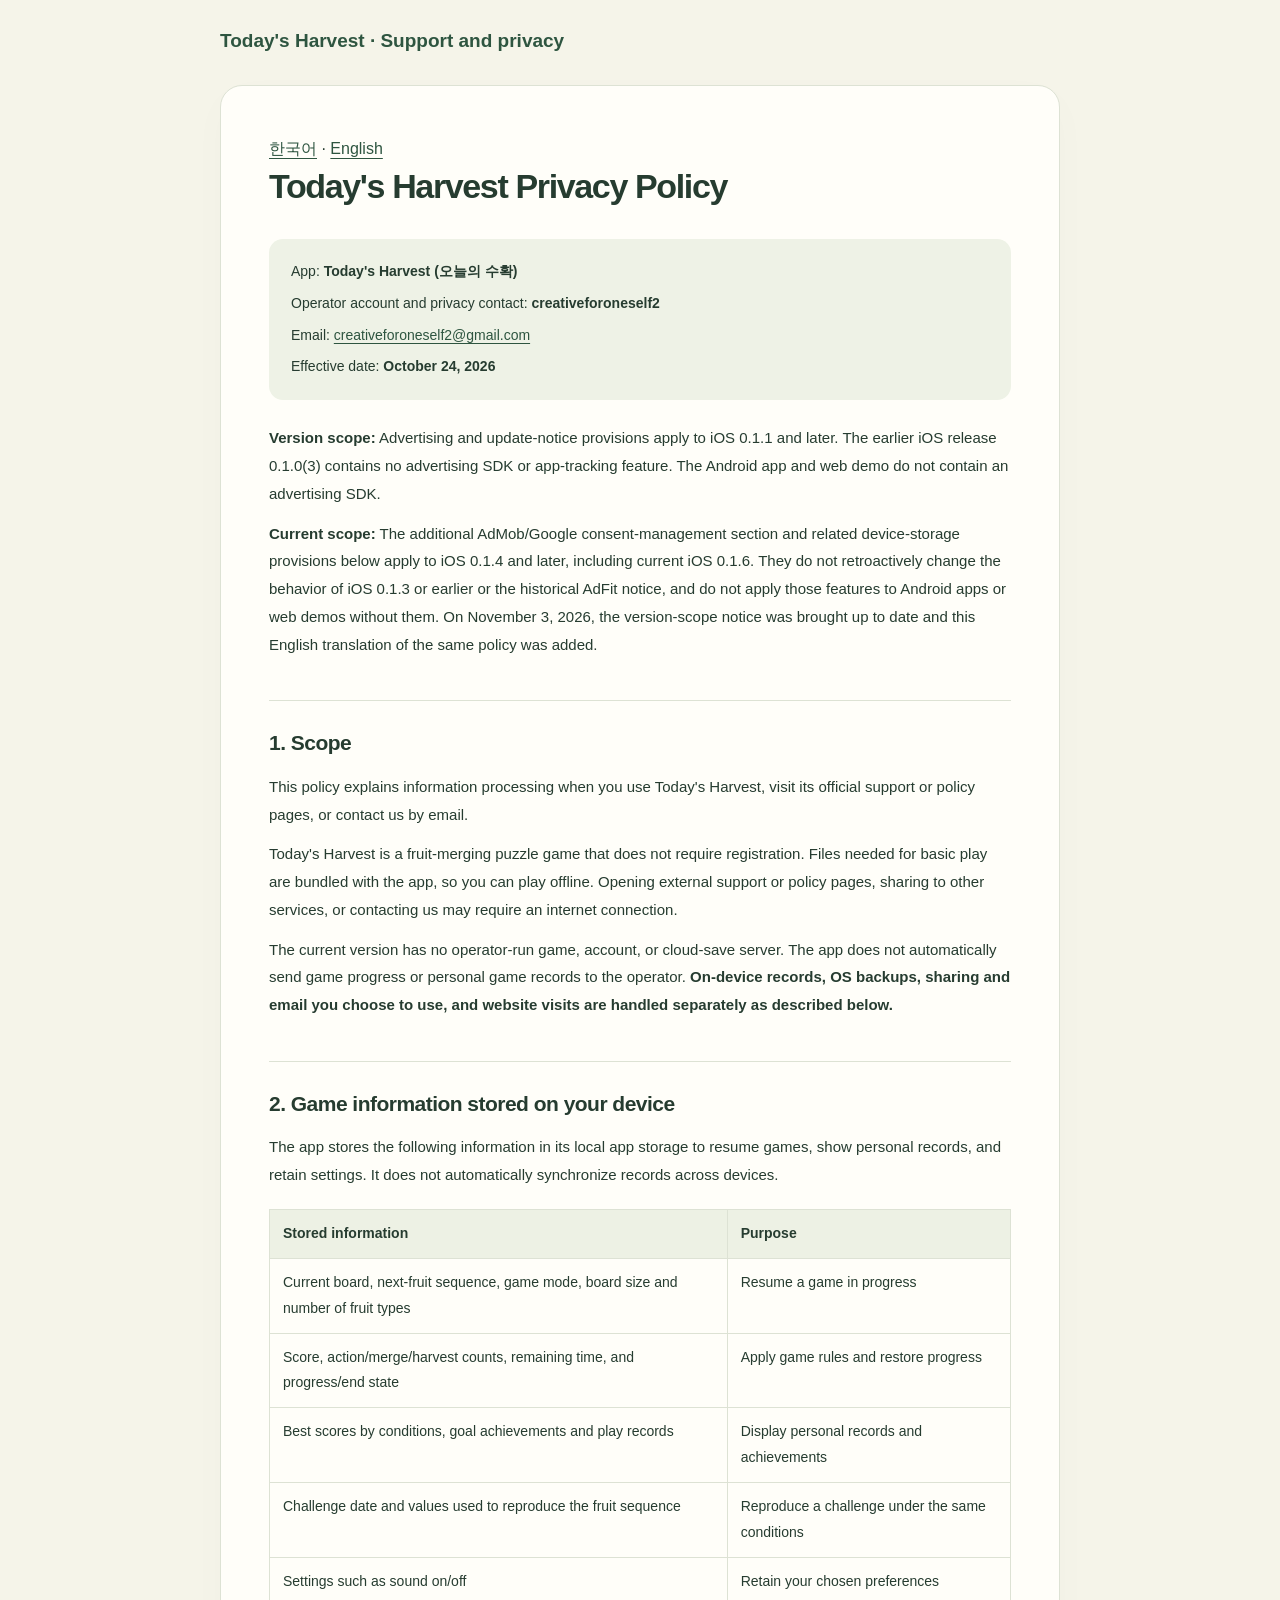
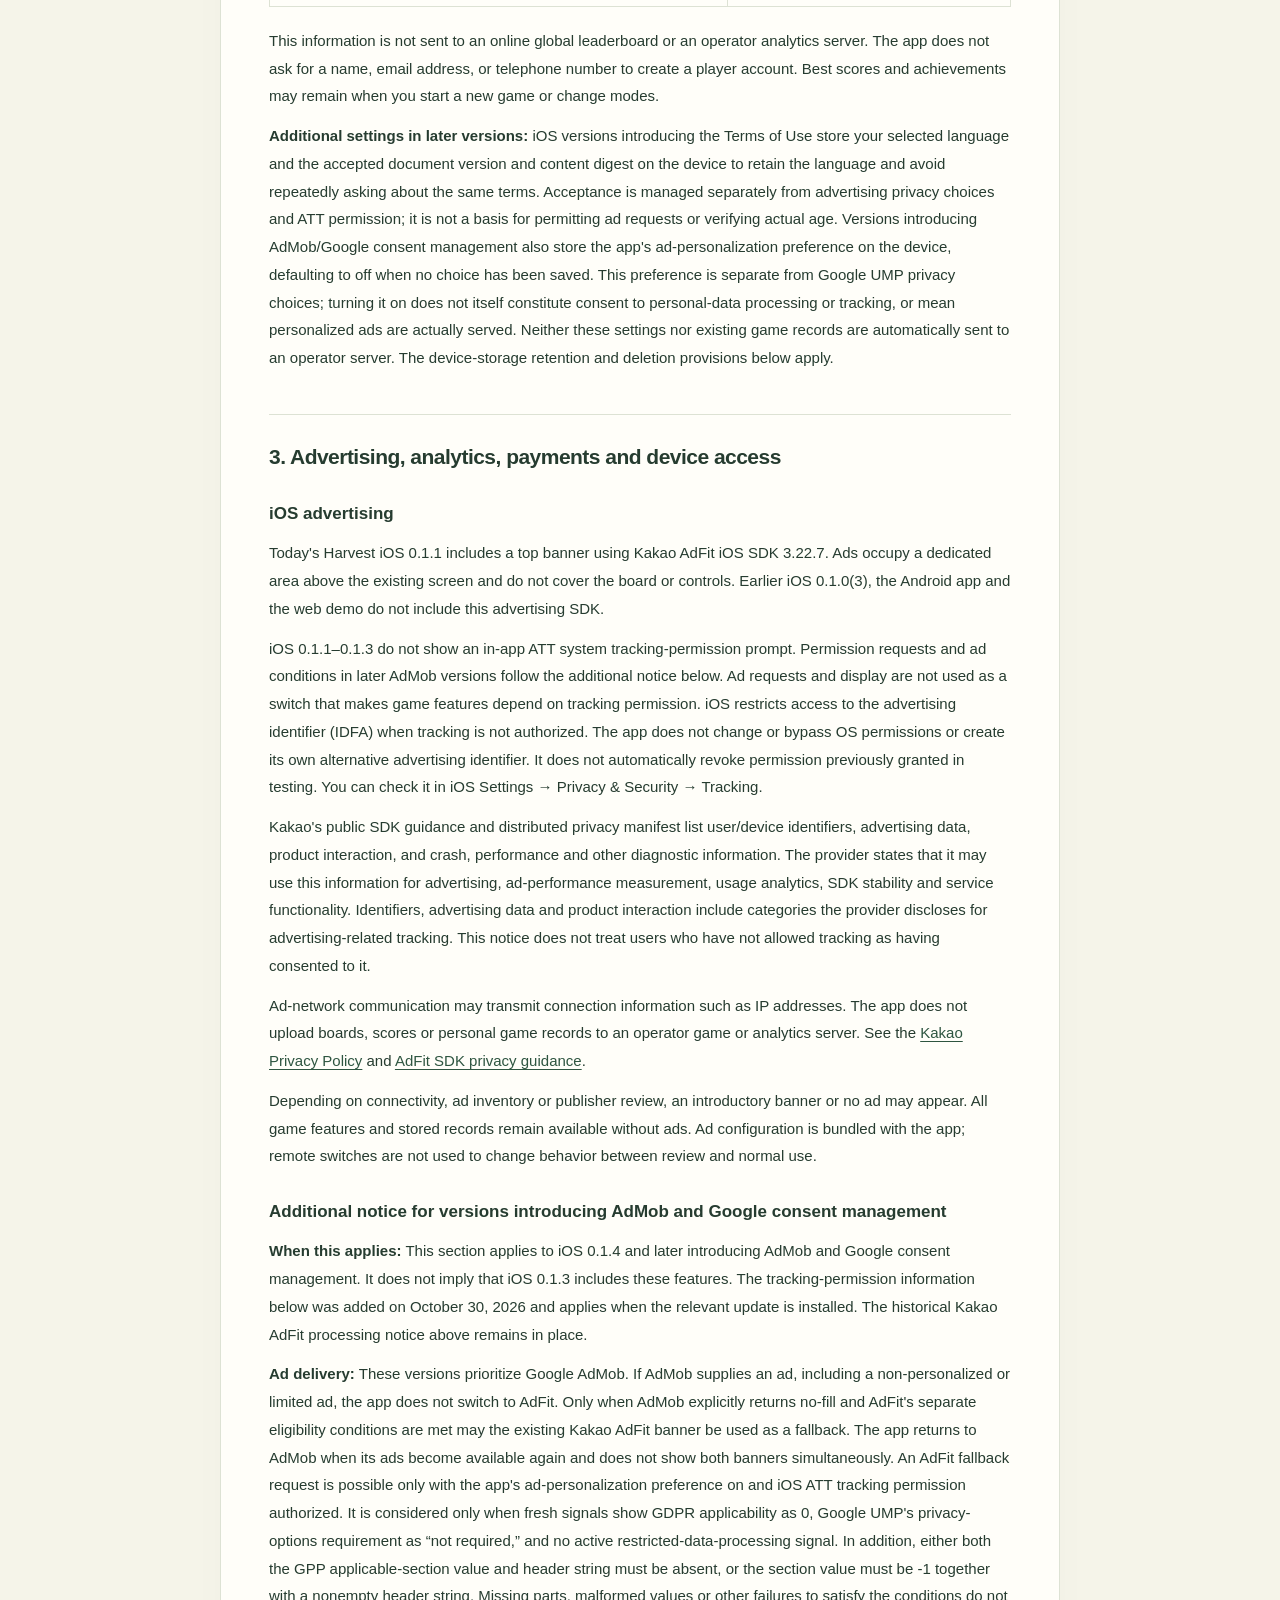
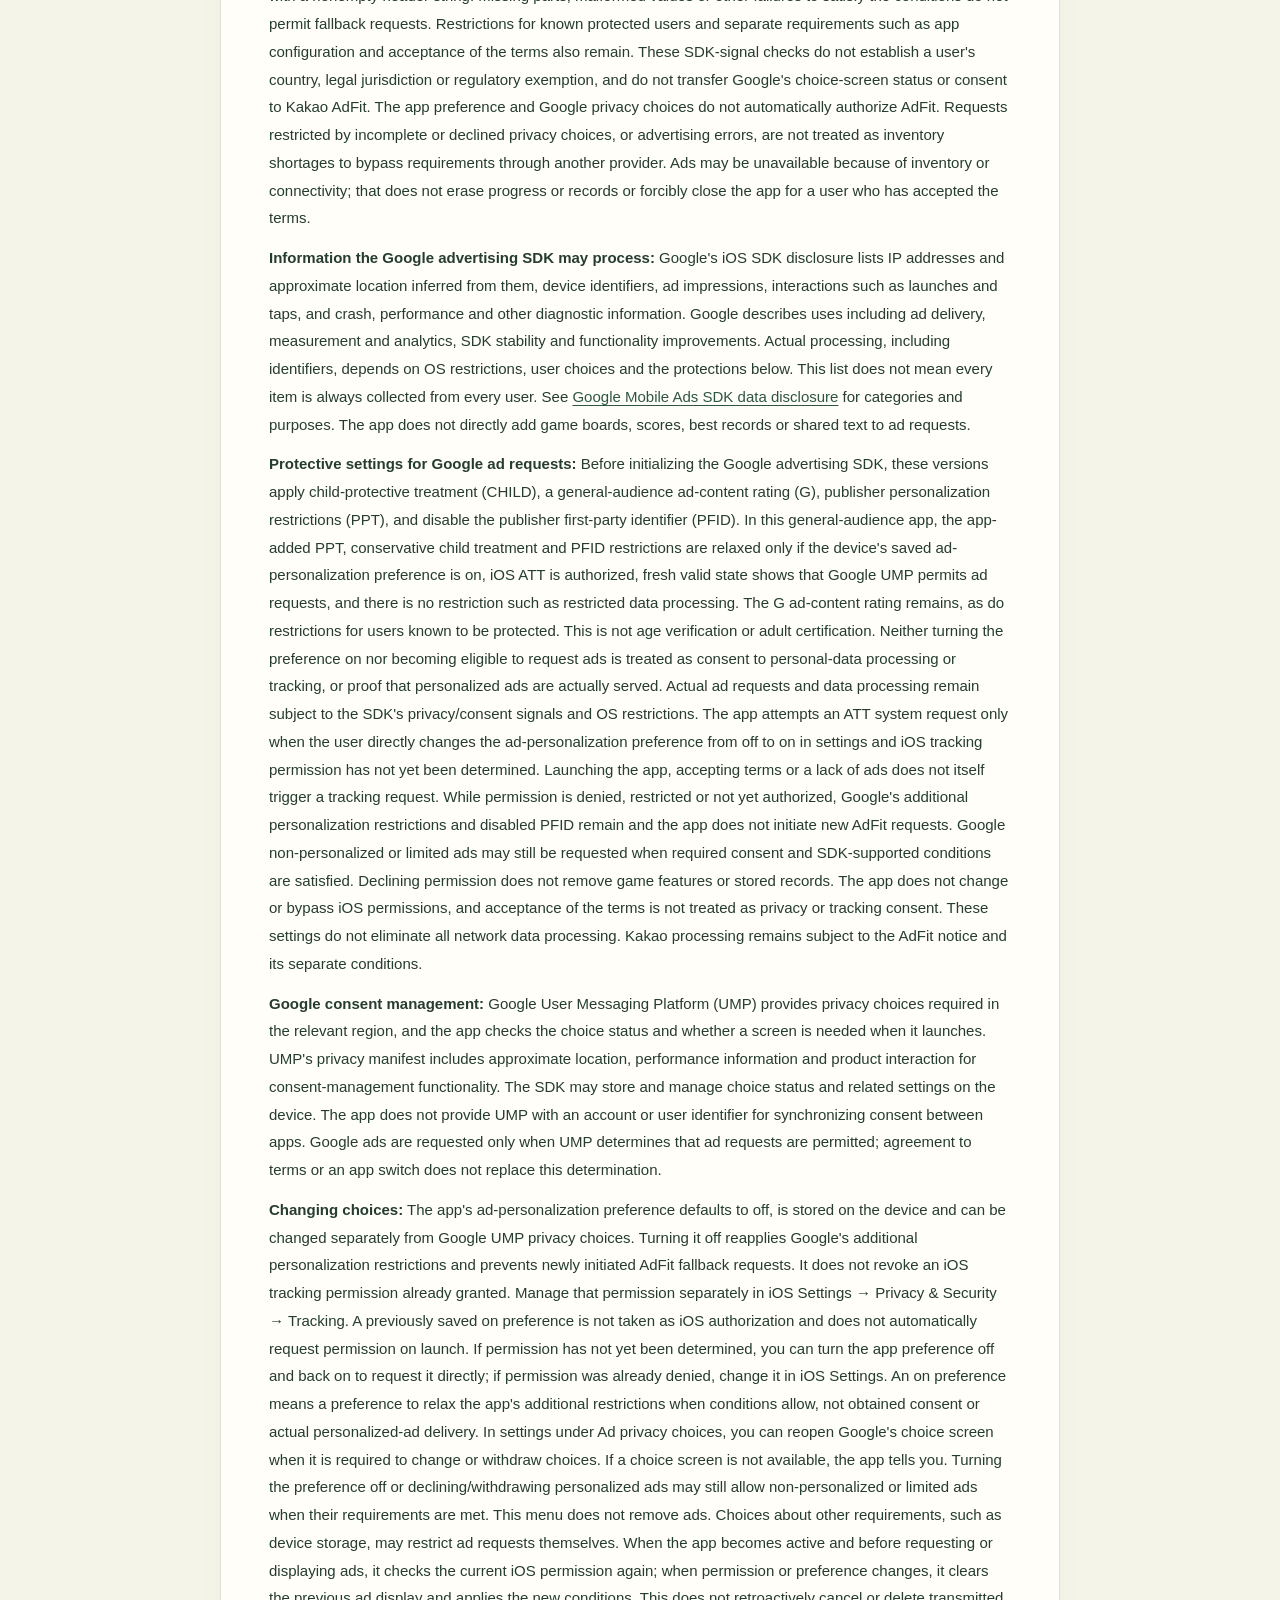
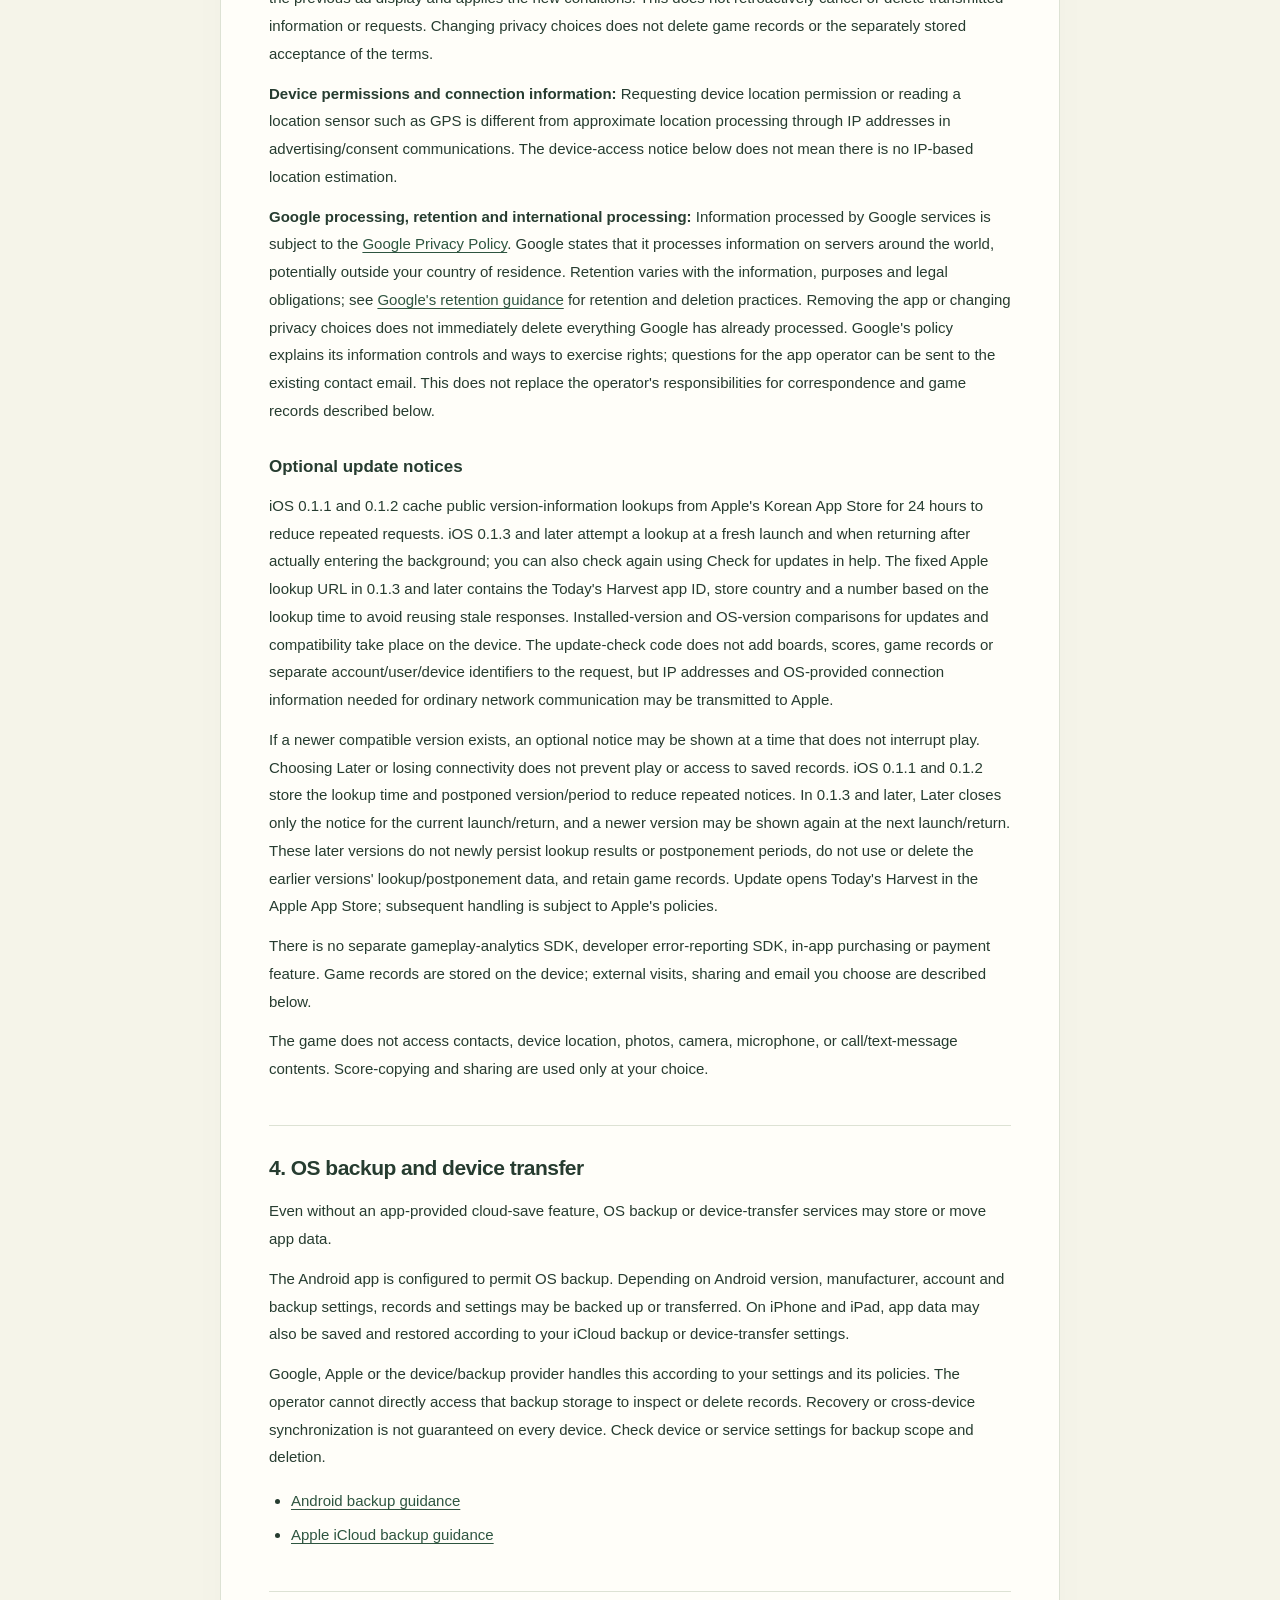
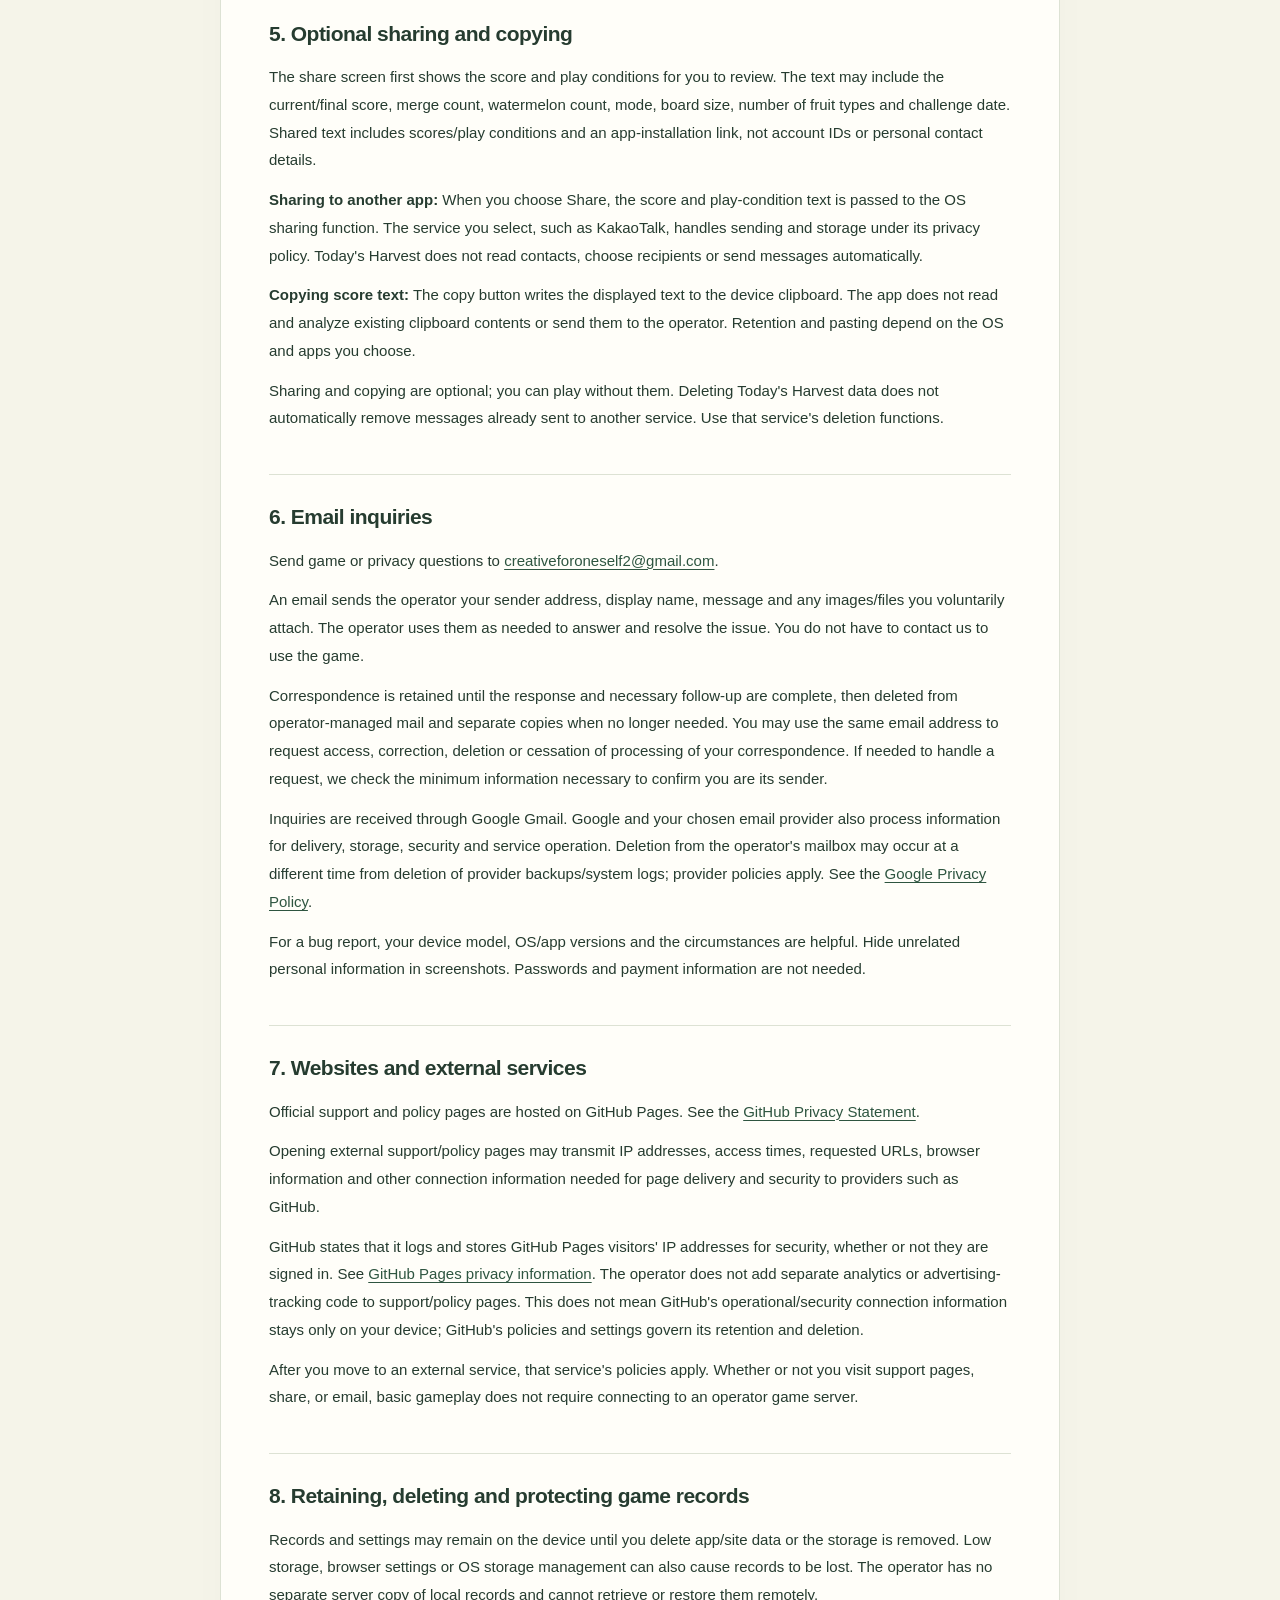
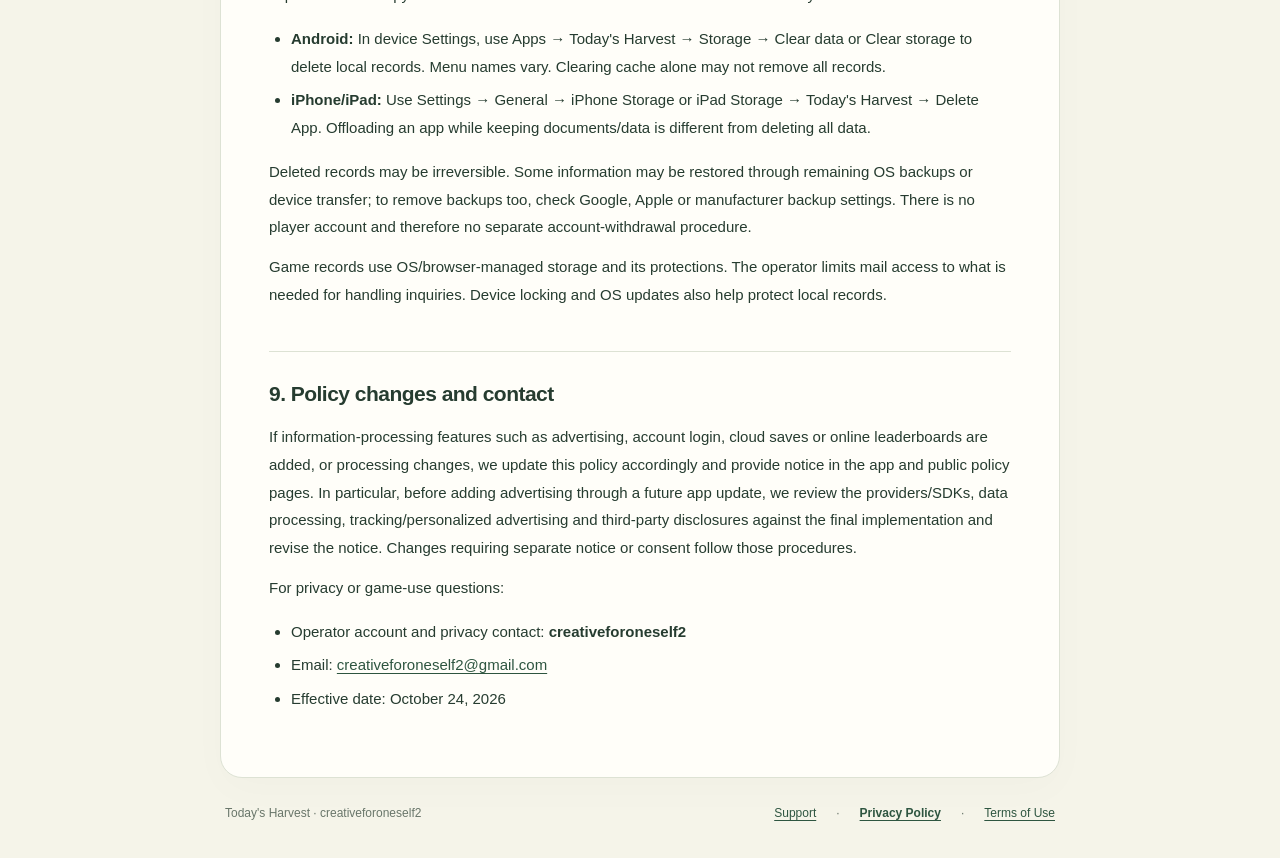
==== privacy-en.html @ f2a3056a "Add faithful English privacy notice and refresh iOS version scope" ====
<!doctype html>
<html lang="en">
<head>
<meta charset="utf-8"><meta name="viewport" content="width=device-width,initial-scale=1,viewport-fit=cover">
<meta name="theme-color" content="#f5f4e9">
<meta name="description" content="Today's Harvest: on-device game records, advertising, sharing, support and privacy.">
<title>Privacy Policy · Today's Harvest</title>
<link rel="canonical" href="https://hoa0202.github.io/todays-harvest-legal/privacy-en.html">
<link rel="stylesheet" href="support-pages.css?v=2">
</head>
<body><a class="skip-link" href="#document-title">Skip to content</a>
<div class="document-shell"><header class="document-brand"><a href="support.html#english-support">Today's Harvest · Support and privacy</a></header>
<main data-harvest-document aria-labelledby="document-title">
<nav aria-label="Policy language"><a href="privacy.html" lang="ko" hreflang="ko">한국어</a> · <a href="privacy-en.html" lang="en" hreflang="en" aria-current="page">English</a></nav>
<h1 id="document-title">Today's Harvest Privacy Policy</h1>
<ul><li>App: <strong>Today's Harvest (오늘의 수확)</strong></li><li>Operator account and privacy contact: <strong>creativeforoneself2</strong></li><li>Email: <a href="mailto:creativeforoneself2@gmail.com">creativeforoneself2@gmail.com</a></li><li>Effective date: <strong>October 24, 2026</strong></li></ul>
<p><strong>Version scope:</strong> Advertising and update-notice provisions apply to iOS 0.1.1 and later. The earlier iOS release 0.1.0(3) contains no advertising SDK or app-tracking feature. The Android app and web demo do not contain an advertising SDK.</p>
<p><strong>Current scope:</strong> The additional AdMob/Google consent-management section and related device-storage provisions below apply to iOS 0.1.4 and later, including current iOS 0.1.6. They do not retroactively change the behavior of iOS 0.1.3 or earlier or the historical AdFit notice, and do not apply those features to Android apps or web demos without them. On November 3, 2026, the version-scope notice was brought up to date and this English translation of the same policy was added.</p>
<h2>1. Scope</h2>
<p>This policy explains information processing when you use Today's Harvest, visit its official support or policy pages, or contact us by email.</p>
<p>Today's Harvest is a fruit-merging puzzle game that does not require registration. Files needed for basic play are bundled with the app, so you can play offline. Opening external support or policy pages, sharing to other services, or contacting us may require an internet connection.</p>
<p>The current version has no operator-run game, account, or cloud-save server. The app does not automatically send game progress or personal game records to the operator. <strong>On-device records, OS backups, sharing and email you choose to use, and website visits are handled separately as described below.</strong></p>
<h2>2. Game information stored on your device</h2>
<p>The app stores the following information in its local app storage to resume games, show personal records, and retain settings. It does not automatically synchronize records across devices.</p>
<div class="document-table"><table><thead><tr><th>Stored information</th><th>Purpose</th></tr></thead><tbody>
<tr><td>Current board, next-fruit sequence, game mode, board size and number of fruit types</td><td>Resume a game in progress</td></tr>
<tr><td>Score, action/merge/harvest counts, remaining time, and progress/end state</td><td>Apply game rules and restore progress</td></tr>
<tr><td>Best scores by conditions, goal achievements and play records</td><td>Display personal records and achievements</td></tr>
<tr><td>Challenge date and values used to reproduce the fruit sequence</td><td>Reproduce a challenge under the same conditions</td></tr>
<tr><td>Settings such as sound on/off</td><td>Retain your chosen preferences</td></tr>
</tbody></table></div>
<p>This information is not sent to an online global leaderboard or an operator analytics server. The app does not ask for a name, email address, or telephone number to create a player account. Best scores and achievements may remain when you start a new game or change modes.</p>
<p><strong>Additional settings in later versions:</strong> iOS versions introducing the Terms of Use store your selected language and the accepted document version and content digest on the device to retain the language and avoid repeatedly asking about the same terms. Acceptance is managed separately from advertising privacy choices and ATT permission; it is not a basis for permitting ad requests or verifying actual age. Versions introducing AdMob/Google consent management also store the app's ad-personalization preference on the device, defaulting to off when no choice has been saved. This preference is separate from Google UMP privacy choices; turning it on does not itself constitute consent to personal-data processing or tracking, or mean personalized ads are actually served. Neither these settings nor existing game records are automatically sent to an operator server. The device-storage retention and deletion provisions below apply.</p>
<h2>3. Advertising, analytics, payments and device access</h2>
<h3>iOS advertising</h3>
<p>Today's Harvest iOS 0.1.1 includes a top banner using Kakao AdFit iOS SDK 3.22.7. Ads occupy a dedicated area above the existing screen and do not cover the board or controls. Earlier iOS 0.1.0(3), the Android app and the web demo do not include this advertising SDK.</p>
<p>iOS 0.1.1–0.1.3 do not show an in-app ATT system tracking-permission prompt. Permission requests and ad conditions in later AdMob versions follow the additional notice below. Ad requests and display are not used as a switch that makes game features depend on tracking permission. iOS restricts access to the advertising identifier (IDFA) when tracking is not authorized. The app does not change or bypass OS permissions or create its own alternative advertising identifier. It does not automatically revoke permission previously granted in testing. You can check it in iOS Settings → Privacy &amp; Security → Tracking.</p>
<p>Kakao's public SDK guidance and distributed privacy manifest list user/device identifiers, advertising data, product interaction, and crash, performance and other diagnostic information. The provider states that it may use this information for advertising, ad-performance measurement, usage analytics, SDK stability and service functionality. Identifiers, advertising data and product interaction include categories the provider discloses for advertising-related tracking. This notice does not treat users who have not allowed tracking as having consented to it.</p>
<p>Ad-network communication may transmit connection information such as IP addresses. The app does not upload boards, scores or personal game records to an operator game or analytics server. See the <a href="https://www.kakao.com/policy/privacy">Kakao Privacy Policy</a> and <a href="https://adfit.github.io/adfit-ios-sdk/documentation/adfitsdk/appstoreconnectprivacy/">AdFit SDK privacy guidance</a>.</p>
<p>Depending on connectivity, ad inventory or publisher review, an introductory banner or no ad may appear. All game features and stored records remain available without ads. Ad configuration is bundled with the app; remote switches are not used to change behavior between review and normal use.</p>
<section id="google-ads-privacy" aria-labelledby="google-ads-privacy-title">
<h3 id="google-ads-privacy-title">Additional notice for versions introducing AdMob and Google consent management</h3>
<p><strong>When this applies:</strong> This section applies to iOS 0.1.4 and later introducing AdMob and Google consent management. It does not imply that iOS 0.1.3 includes these features. The tracking-permission information below was added on October 30, 2026 and applies when the relevant update is installed. The historical Kakao AdFit processing notice above remains in place.</p>
<p><strong>Ad delivery:</strong> These versions prioritize Google AdMob. If AdMob supplies an ad, including a non-personalized or limited ad, the app does not switch to AdFit. Only when AdMob explicitly returns no-fill and AdFit's separate eligibility conditions are met may the existing Kakao AdFit banner be used as a fallback. The app returns to AdMob when its ads become available again and does not show both banners simultaneously. An AdFit fallback request is possible only with the app's ad-personalization preference on and iOS ATT tracking permission authorized. It is considered only when fresh signals show GDPR applicability as 0, Google UMP's privacy-options requirement as “not required,” and no active restricted-data-processing signal. In addition, either both the GPP applicable-section value and header string must be absent, or the section value must be -1 together with a nonempty header string. Missing parts, malformed values or other failures to satisfy the conditions do not permit fallback requests. Restrictions for known protected users and separate requirements such as app configuration and acceptance of the terms also remain. These SDK-signal checks do not establish a user's country, legal jurisdiction or regulatory exemption, and do not transfer Google's choice-screen status or consent to Kakao AdFit. The app preference and Google privacy choices do not automatically authorize AdFit. Requests restricted by incomplete or declined privacy choices, or advertising errors, are not treated as inventory shortages to bypass requirements through another provider. Ads may be unavailable because of inventory or connectivity; that does not erase progress or records or forcibly close the app for a user who has accepted the terms.</p>
<p><strong>Information the Google advertising SDK may process:</strong> Google's iOS SDK disclosure lists IP addresses and approximate location inferred from them, device identifiers, ad impressions, interactions such as launches and taps, and crash, performance and other diagnostic information. Google describes uses including ad delivery, measurement and analytics, SDK stability and functionality improvements. Actual processing, including identifiers, depends on OS restrictions, user choices and the protections below. This list does not mean every item is always collected from every user. See <a href="https://developers.google.com/admob/ios/privacy/data-disclosure">Google Mobile Ads SDK data disclosure</a> for categories and purposes. The app does not directly add game boards, scores, best records or shared text to ad requests.</p>
<p><strong>Protective settings for Google ad requests:</strong> Before initializing the Google advertising SDK, these versions apply child-protective treatment (CHILD), a general-audience ad-content rating (G), publisher personalization restrictions (PPT), and disable the publisher first-party identifier (PFID). In this general-audience app, the app-added PPT, conservative child treatment and PFID restrictions are relaxed only if the device's saved ad-personalization preference is on, iOS ATT is authorized, fresh valid state shows that Google UMP permits ad requests, and there is no restriction such as restricted data processing. The G ad-content rating remains, as do restrictions for users known to be protected. This is not age verification or adult certification. Neither turning the preference on nor becoming eligible to request ads is treated as consent to personal-data processing or tracking, or proof that personalized ads are actually served. Actual ad requests and data processing remain subject to the SDK's privacy/consent signals and OS restrictions. The app attempts an ATT system request only when the user directly changes the ad-personalization preference from off to on in settings and iOS tracking permission has not yet been determined. Launching the app, accepting terms or a lack of ads does not itself trigger a tracking request. While permission is denied, restricted or not yet authorized, Google's additional personalization restrictions and disabled PFID remain and the app does not initiate new AdFit requests. Google non-personalized or limited ads may still be requested when required consent and SDK-supported conditions are satisfied. Declining permission does not remove game features or stored records. The app does not change or bypass iOS permissions, and acceptance of the terms is not treated as privacy or tracking consent. These settings do not eliminate all network data processing. Kakao processing remains subject to the AdFit notice and its separate conditions.</p>
<p><strong>Google consent management:</strong> Google User Messaging Platform (UMP) provides privacy choices required in the relevant region, and the app checks the choice status and whether a screen is needed when it launches. UMP's privacy manifest includes approximate location, performance information and product interaction for consent-management functionality. The SDK may store and manage choice status and related settings on the device. The app does not provide UMP with an account or user identifier for synchronizing consent between apps. Google ads are requested only when UMP determines that ad requests are permitted; agreement to terms or an app switch does not replace this determination.</p>
<p><strong>Changing choices:</strong> The app's ad-personalization preference defaults to off, is stored on the device and can be changed separately from Google UMP privacy choices. Turning it off reapplies Google's additional personalization restrictions and prevents newly initiated AdFit fallback requests. It does not revoke an iOS tracking permission already granted. Manage that permission separately in iOS Settings → Privacy &amp; Security → Tracking. A previously saved on preference is not taken as iOS authorization and does not automatically request permission on launch. If permission has not yet been determined, you can turn the app preference off and back on to request it directly; if permission was already denied, change it in iOS Settings. An on preference means a preference to relax the app's additional restrictions when conditions allow, not obtained consent or actual personalized-ad delivery. In settings under Ad privacy choices, you can reopen Google's choice screen when it is required to change or withdraw choices. If a choice screen is not available, the app tells you. Turning the preference off or declining/withdrawing personalized ads may still allow non-personalized or limited ads when their requirements are met. This menu does not remove ads. Choices about other requirements, such as device storage, may restrict ad requests themselves. When the app becomes active and before requesting or displaying ads, it checks the current iOS permission again; when permission or preference changes, it clears the previous ad display and applies the new conditions. This does not retroactively cancel or delete transmitted information or requests. Changing privacy choices does not delete game records or the separately stored acceptance of the terms.</p>
<p><strong>Device permissions and connection information:</strong> Requesting device location permission or reading a location sensor such as GPS is different from approximate location processing through IP addresses in advertising/consent communications. The device-access notice below does not mean there is no IP-based location estimation.</p>
<p><strong>Google processing, retention and international processing:</strong> Information processed by Google services is subject to the <a href="https://policies.google.com/privacy?hl=en">Google Privacy Policy</a>. Google states that it processes information on servers around the world, potentially outside your country of residence. Retention varies with the information, purposes and legal obligations; see <a href="https://policies.google.com/technologies/retention?hl=en">Google's retention guidance</a> for retention and deletion practices. Removing the app or changing privacy choices does not immediately delete everything Google has already processed. Google's policy explains its information controls and ways to exercise rights; questions for the app operator can be sent to the existing contact email. This does not replace the operator's responsibilities for correspondence and game records described below.</p>
</section>
<h3>Optional update notices</h3>
<p>iOS 0.1.1 and 0.1.2 cache public version-information lookups from Apple's Korean App Store for 24 hours to reduce repeated requests. iOS 0.1.3 and later attempt a lookup at a fresh launch and when returning after actually entering the background; you can also check again using Check for updates in help. The fixed Apple lookup URL in 0.1.3 and later contains the Today's Harvest app ID, store country and a number based on the lookup time to avoid reusing stale responses. Installed-version and OS-version comparisons for updates and compatibility take place on the device. The update-check code does not add boards, scores, game records or separate account/user/device identifiers to the request, but IP addresses and OS-provided connection information needed for ordinary network communication may be transmitted to Apple.</p>
<p>If a newer compatible version exists, an optional notice may be shown at a time that does not interrupt play. Choosing Later or losing connectivity does not prevent play or access to saved records. iOS 0.1.1 and 0.1.2 store the lookup time and postponed version/period to reduce repeated notices. In 0.1.3 and later, Later closes only the notice for the current launch/return, and a newer version may be shown again at the next launch/return. These later versions do not newly persist lookup results or postponement periods, do not use or delete the earlier versions' lookup/postponement data, and retain game records. Update opens Today's Harvest in the Apple App Store; subsequent handling is subject to Apple's policies.</p>
<p>There is no separate gameplay-analytics SDK, developer error-reporting SDK, in-app purchasing or payment feature. Game records are stored on the device; external visits, sharing and email you choose are described below.</p>
<p>The game does not access contacts, device location, photos, camera, microphone, or call/text-message contents. Score-copying and sharing are used only at your choice.</p>
<h2>4. OS backup and device transfer</h2>
<p>Even without an app-provided cloud-save feature, OS backup or device-transfer services may store or move app data.</p>
<p>The Android app is configured to permit OS backup. Depending on Android version, manufacturer, account and backup settings, records and settings may be backed up or transferred. On iPhone and iPad, app data may also be saved and restored according to your iCloud backup or device-transfer settings.</p>
<p>Google, Apple or the device/backup provider handles this according to your settings and its policies. The operator cannot directly access that backup storage to inspect or delete records. Recovery or cross-device synchronization is not guaranteed on every device. Check device or service settings for backup scope and deletion.</p>
<ul><li><a href="https://developer.android.com/identity/data/autobackup">Android backup guidance</a></li><li><a href="https://support.apple.com/108770">Apple iCloud backup guidance</a></li></ul>
<h2>5. Optional sharing and copying</h2>
<p>The share screen first shows the score and play conditions for you to review. The text may include the current/final score, merge count, watermelon count, mode, board size, number of fruit types and challenge date. Shared text includes scores/play conditions and an app-installation link, not account IDs or personal contact details.</p>
<p><strong>Sharing to another app:</strong> When you choose Share, the score and play-condition text is passed to the OS sharing function. The service you select, such as KakaoTalk, handles sending and storage under its privacy policy. Today's Harvest does not read contacts, choose recipients or send messages automatically.</p>
<p><strong>Copying score text:</strong> The copy button writes the displayed text to the device clipboard. The app does not read and analyze existing clipboard contents or send them to the operator. Retention and pasting depend on the OS and apps you choose.</p>
<p>Sharing and copying are optional; you can play without them. Deleting Today's Harvest data does not automatically remove messages already sent to another service. Use that service's deletion functions.</p>
<h2>6. Email inquiries</h2>
<p>Send game or privacy questions to <a href="mailto:creativeforoneself2@gmail.com">creativeforoneself2@gmail.com</a>.</p>
<p>An email sends the operator your sender address, display name, message and any images/files you voluntarily attach. The operator uses them as needed to answer and resolve the issue. You do not have to contact us to use the game.</p>
<p>Correspondence is retained until the response and necessary follow-up are complete, then deleted from operator-managed mail and separate copies when no longer needed. You may use the same email address to request access, correction, deletion or cessation of processing of your correspondence. If needed to handle a request, we check the minimum information necessary to confirm you are its sender.</p>
<p>Inquiries are received through Google Gmail. Google and your chosen email provider also process information for delivery, storage, security and service operation. Deletion from the operator's mailbox may occur at a different time from deletion of provider backups/system logs; provider policies apply. See the <a href="https://policies.google.com/privacy?hl=en">Google Privacy Policy</a>.</p>
<p>For a bug report, your device model, OS/app versions and the circumstances are helpful. Hide unrelated personal information in screenshots. Passwords and payment information are not needed.</p>
<h2>7. Websites and external services</h2>
<p>Official support and policy pages are hosted on GitHub Pages. See the <a href="https://docs.github.com/en/site-policy/privacy-policies/github-general-privacy-statement">GitHub Privacy Statement</a>.</p>
<p>Opening external support/policy pages may transmit IP addresses, access times, requested URLs, browser information and other connection information needed for page delivery and security to providers such as GitHub.</p>
<p>GitHub states that it logs and stores GitHub Pages visitors' IP addresses for security, whether or not they are signed in. See <a href="https://docs.github.com/pages/getting-started-with-github-pages/about-github-pages">GitHub Pages privacy information</a>. The operator does not add separate analytics or advertising-tracking code to support/policy pages. This does not mean GitHub's operational/security connection information stays only on your device; GitHub's policies and settings govern its retention and deletion.</p>
<p>After you move to an external service, that service's policies apply. Whether or not you visit support pages, share, or email, basic gameplay does not require connecting to an operator game server.</p>
<h2>8. Retaining, deleting and protecting game records</h2>
<p>Records and settings may remain on the device until you delete app/site data or the storage is removed. Low storage, browser settings or OS storage management can also cause records to be lost. The operator has no separate server copy of local records and cannot retrieve or restore them remotely.</p>
<ul><li><strong>Android:</strong> In device Settings, use Apps → Today's Harvest → Storage → Clear data or Clear storage to delete local records. Menu names vary. Clearing cache alone may not remove all records.</li><li><strong>iPhone/iPad:</strong> Use Settings → General → iPhone Storage or iPad Storage → Today's Harvest → Delete App. Offloading an app while keeping documents/data is different from deleting all data.</li></ul>
<p>Deleted records may be irreversible. Some information may be restored through remaining OS backups or device transfer; to remove backups too, check Google, Apple or manufacturer backup settings. There is no player account and therefore no separate account-withdrawal procedure.</p>
<p>Game records use OS/browser-managed storage and its protections. The operator limits mail access to what is needed for handling inquiries. Device locking and OS updates also help protect local records.</p>
<h2>9. Policy changes and contact</h2>
<p>If information-processing features such as advertising, account login, cloud saves or online leaderboards are added, or processing changes, we update this policy accordingly and provide notice in the app and public policy pages. In particular, before adding advertising through a future app update, we review the providers/SDKs, data processing, tracking/personalized advertising and third-party disclosures against the final implementation and revise the notice. Changes requiring separate notice or consent follow those procedures.</p>
<p>For privacy or game-use questions:</p><ul><li>Operator account and privacy contact: <strong>creativeforoneself2</strong></li><li>Email: <a href="mailto:creativeforoneself2@gmail.com">creativeforoneself2@gmail.com</a></li><li>Effective date: October 24, 2026</li></ul>
</main><footer class="document-footer"><span>Today's Harvest · creativeforoneself2</span><nav aria-label="Information"><a href="support.html#english-support">Support</a> · <a href="privacy-en.html" aria-current="page">Privacy Policy</a> · <a href="terms-en.html">Terms of Use</a></nav></footer></div></body></html>
---- support-pages.css ----
:root { color-scheme: light; --paper: #f5f4e9; --ink: #263c30; --muted: #69766a; --line: #dde2d4; --green: #2e5540; }
* { box-sizing: border-box; }
body { margin: 0; background: var(--paper); color: var(--ink); font-family: -apple-system, BlinkMacSystemFont, "Apple SD Gothic Neo", "Malgun Gothic", sans-serif; line-height: 1.85; word-break: keep-all; overflow-wrap: anywhere; }
a { color: var(--green); text-underline-offset: .22em; }
a:hover { color: #47763c; }
a:focus-visible { outline: 3px solid #769558; outline-offset: 5px; border-radius: 3px; }
.document-shell { width: min(880px, 100%); margin: auto; padding: max(24px, env(safe-area-inset-top)) max(20px, env(safe-area-inset-right)) max(28px, env(safe-area-inset-bottom)) max(20px, env(safe-area-inset-left)); }
.document-brand { display: flex; align-items: center; justify-content: space-between; gap: 20px; padding: 4px 0 30px; }
.document-brand > a:first-child { display: flex; align-items: center; gap: 12px; text-decoration: none; font-size: 19px; font-weight: 750; line-height: 1.4; }
.document-brand svg { width: 42px; height: 42px; flex: 0 0 42px; border-radius: 12px; }
.document-brand small { display: block; color: var(--muted); font-size: 11px; font-weight: 450; letter-spacing: .07em; margin-top: 3px; }
.back-link { font-size: 13px; font-weight: 600; white-space: nowrap; }
main { background: #fffef9; border: 1px solid var(--line); border-radius: 22px; padding: clamp(24px, 5vw, 48px); box-shadow: 0 12px 40px #283e2c05; }
h1 { font-size: clamp(25px, 5vw, 34px); letter-spacing: -.04em; line-height: 1.4; margin: 0 0 28px; }
h2 { font-size: 21px; letter-spacing: -.025em; line-height: 1.5; margin: 42px 0 14px; padding-top: 26px; border-top: 1px solid var(--line); }
h3 { font-size: 17px; margin: 28px 0 8px; line-height: 1.6; }
p { margin: 12px 0; font-size: 15px; }
ul { padding-left: 22px; margin: 16px 0; font-size: 15px; }
li + li { margin-top: 6px; }
h1 + ul { background: #eef2e6; border-radius: 14px; list-style: none; padding: 20px 22px; margin: 0 0 24px; font-size: 14px; }
h1 + p { color: var(--muted); font-size: 17px; margin-bottom: 25px; }
strong { font-weight: 700; }
.document-table { overflow-x: auto; margin: 20px 0; }
table { width: 100%; border-collapse: collapse; font-size: 14px; text-align: left; }
th, td { border: 1px solid var(--line); padding: 11px 13px; vertical-align: top; }
th { background: #edf1e4; font-weight: 650; }
.document-footer { display: flex; justify-content: space-between; align-items: center; flex-wrap: wrap; gap: 16px; padding: 24px 5px 6px; font-size: 12px; color: var(--muted); }
.document-footer nav { display: flex; gap: 20px; }
.document-footer [aria-current] { font-weight: 700; }
.skip-link { position: absolute; left: 15px; top: -90px; z-index: 2; padding: 10px 18px; background: #fff; }
.skip-link:focus { top: 12px; }
@media (max-width: 480px) { .document-shell { padding-left: 14px; padding-right: 14px; } .document-brand { gap: 10px; padding-bottom: 22px; } .document-brand > a:first-child { font-size: 17px; } .document-brand svg { width: 36px; height: 36px; flex-basis: 36px; } .back-link { font-size: 11px; } main { border-radius: 17px; padding: 24px 20px; } h2 { font-size: 19px; } p, ul { font-size: 14px; } .document-footer { align-items: flex-start; flex-direction: column; } }
@media print { body { background: #fff; } .document-shell { padding: 0; width: 100%; } main { border: 0; box-shadow: none; padding: 0; } .document-brand, .document-footer, .skip-link { display: none; } h2 { break-after: avoid; } }
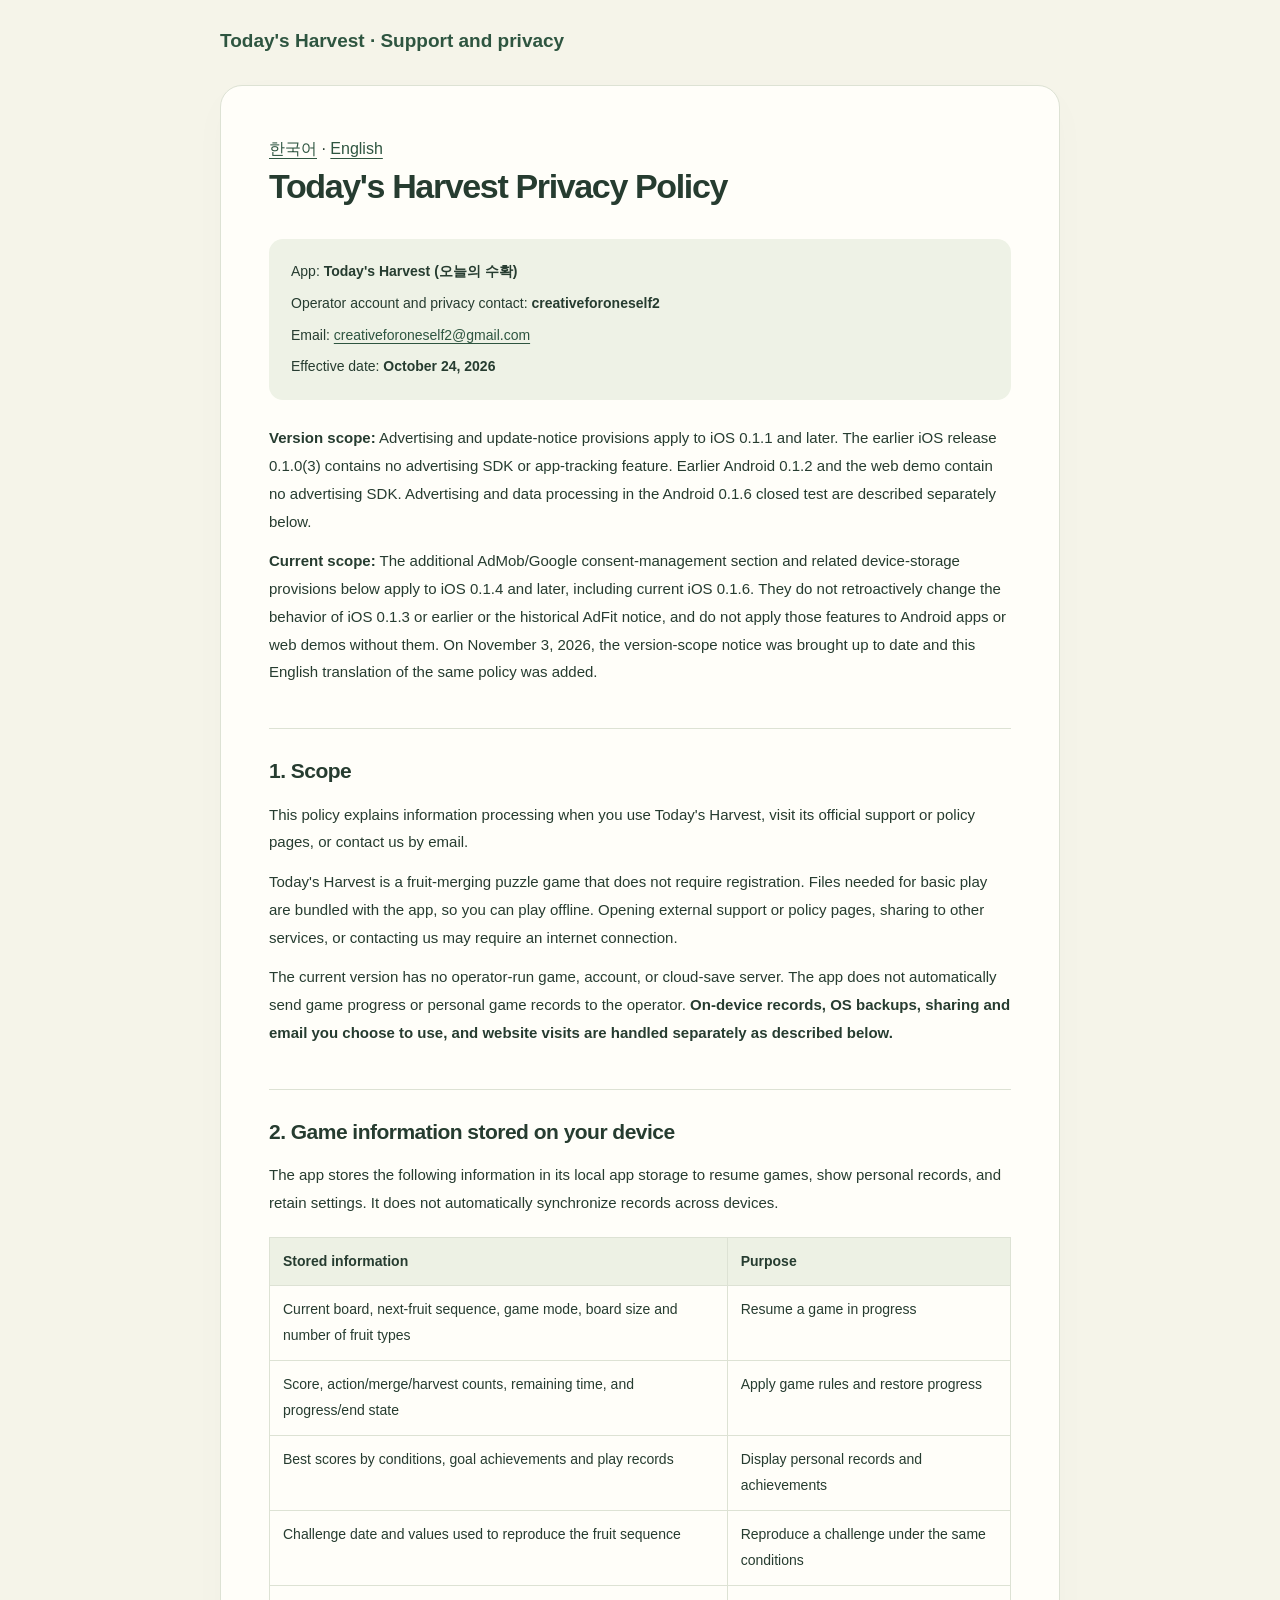
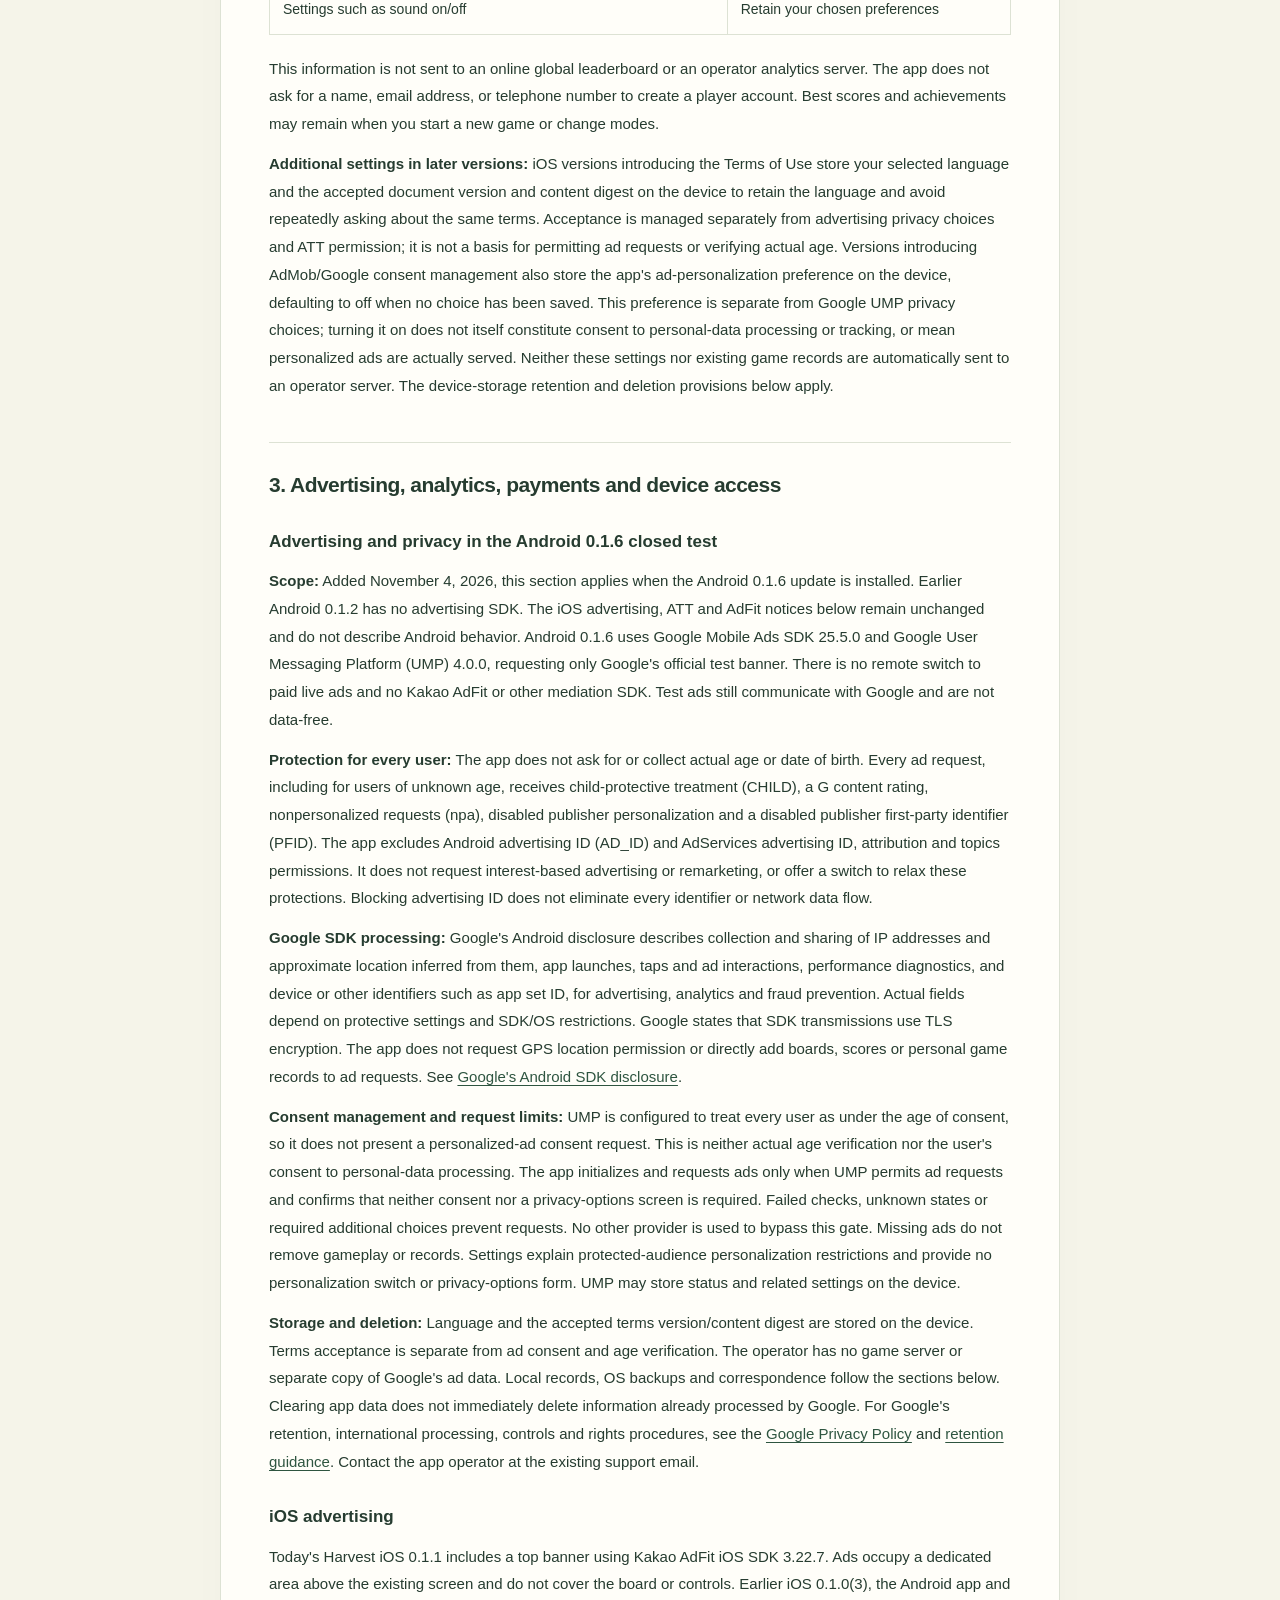
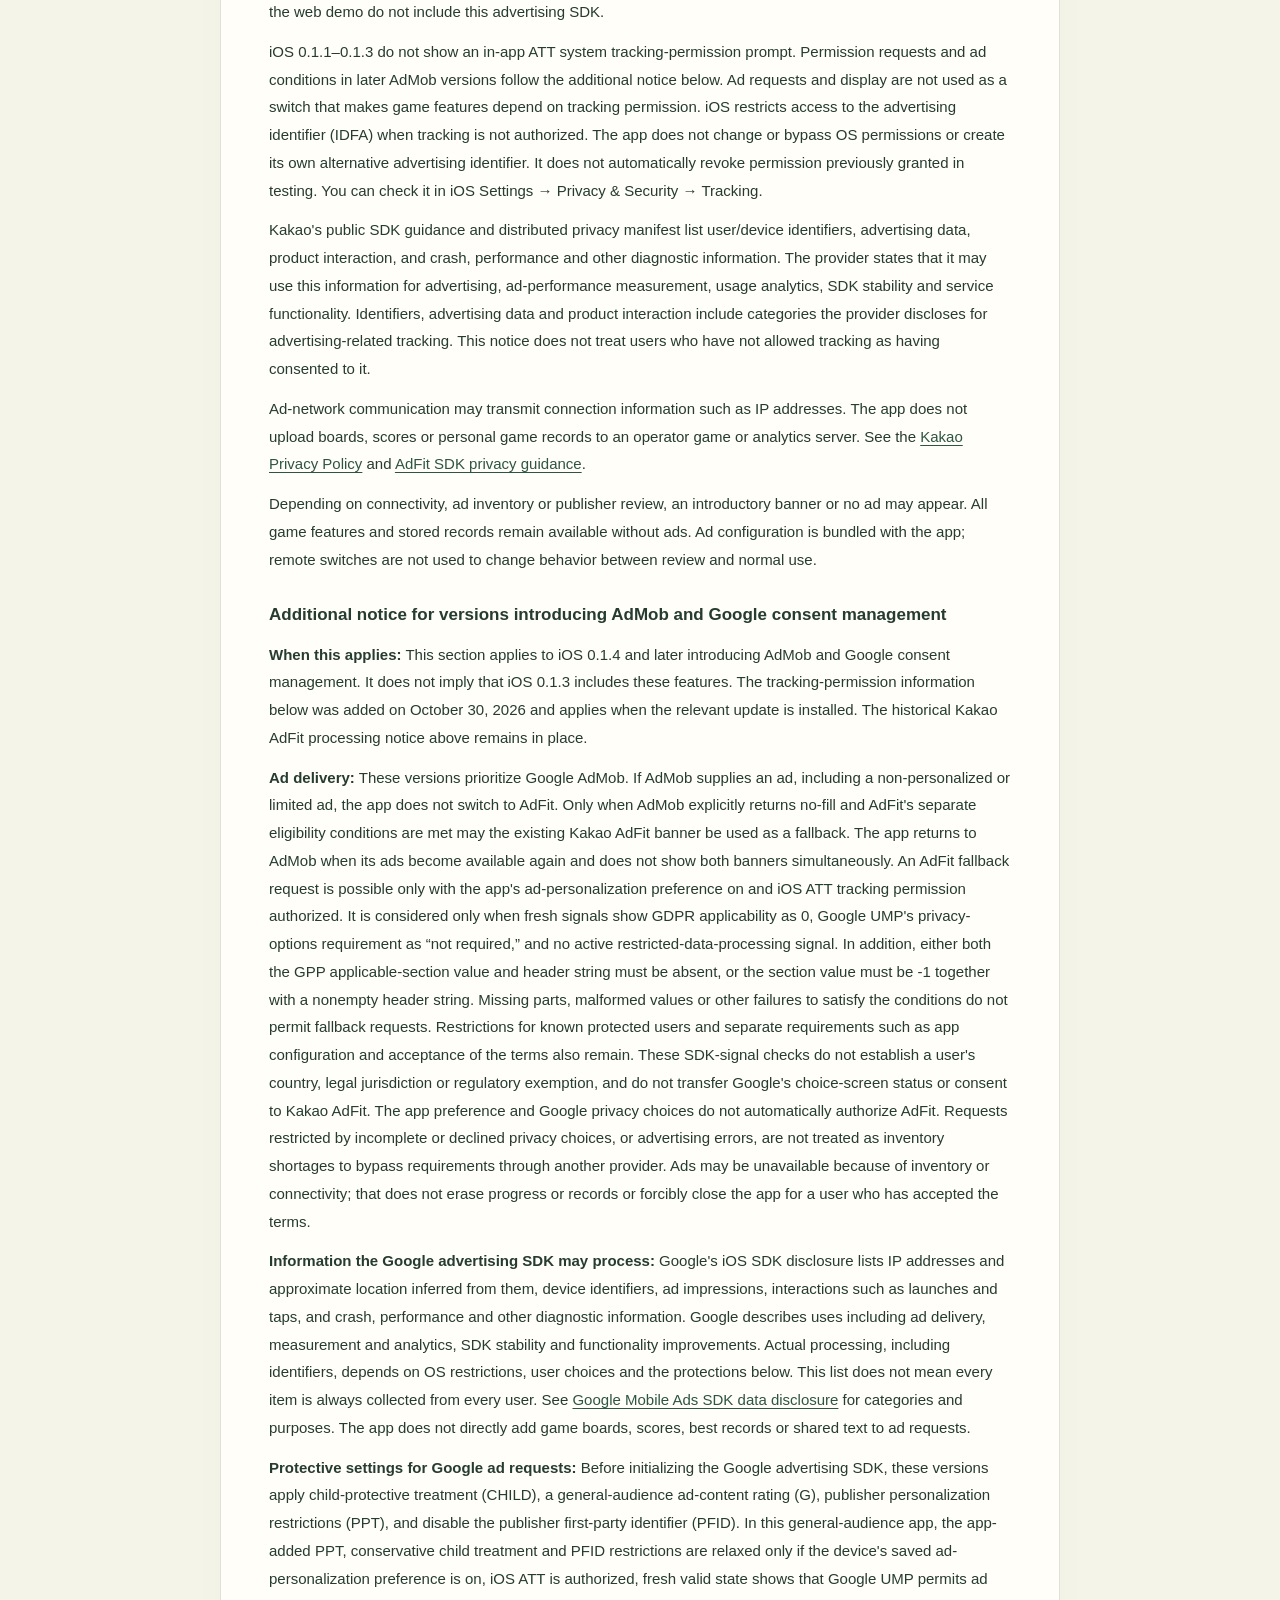
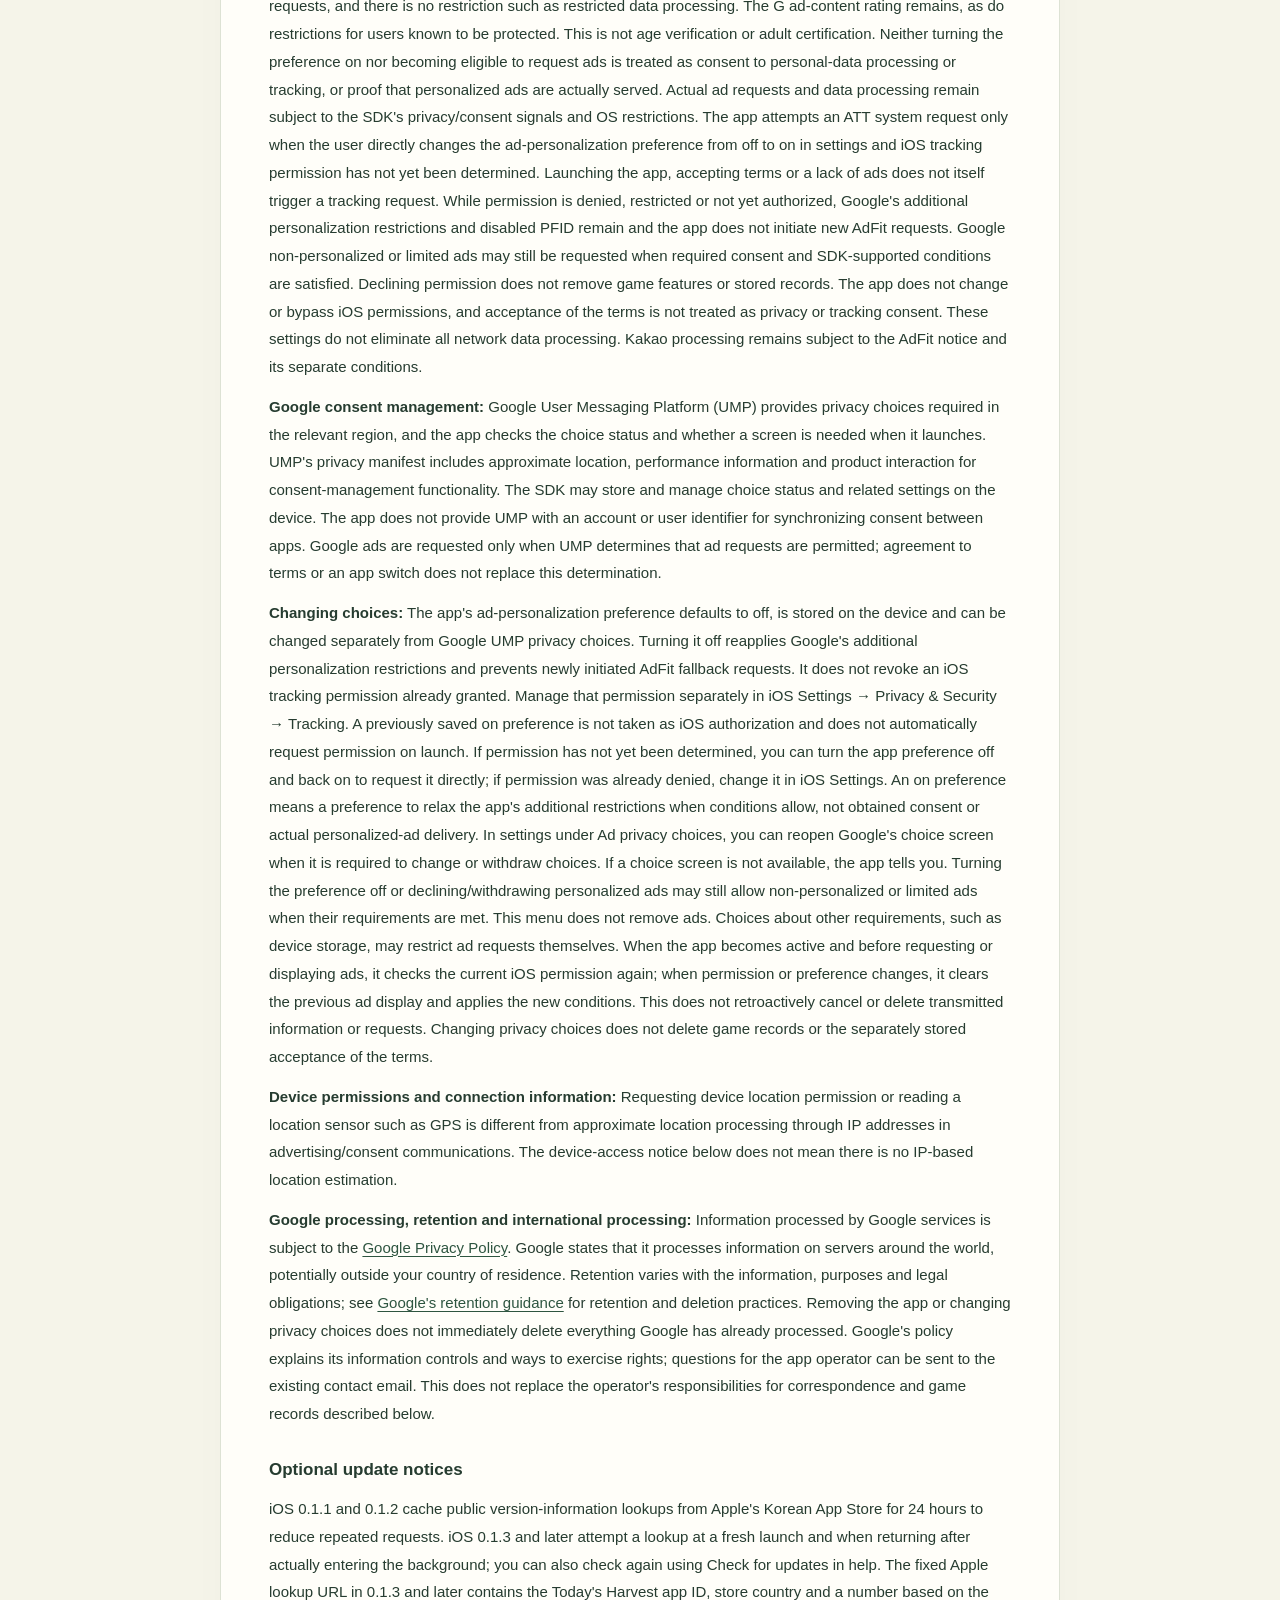
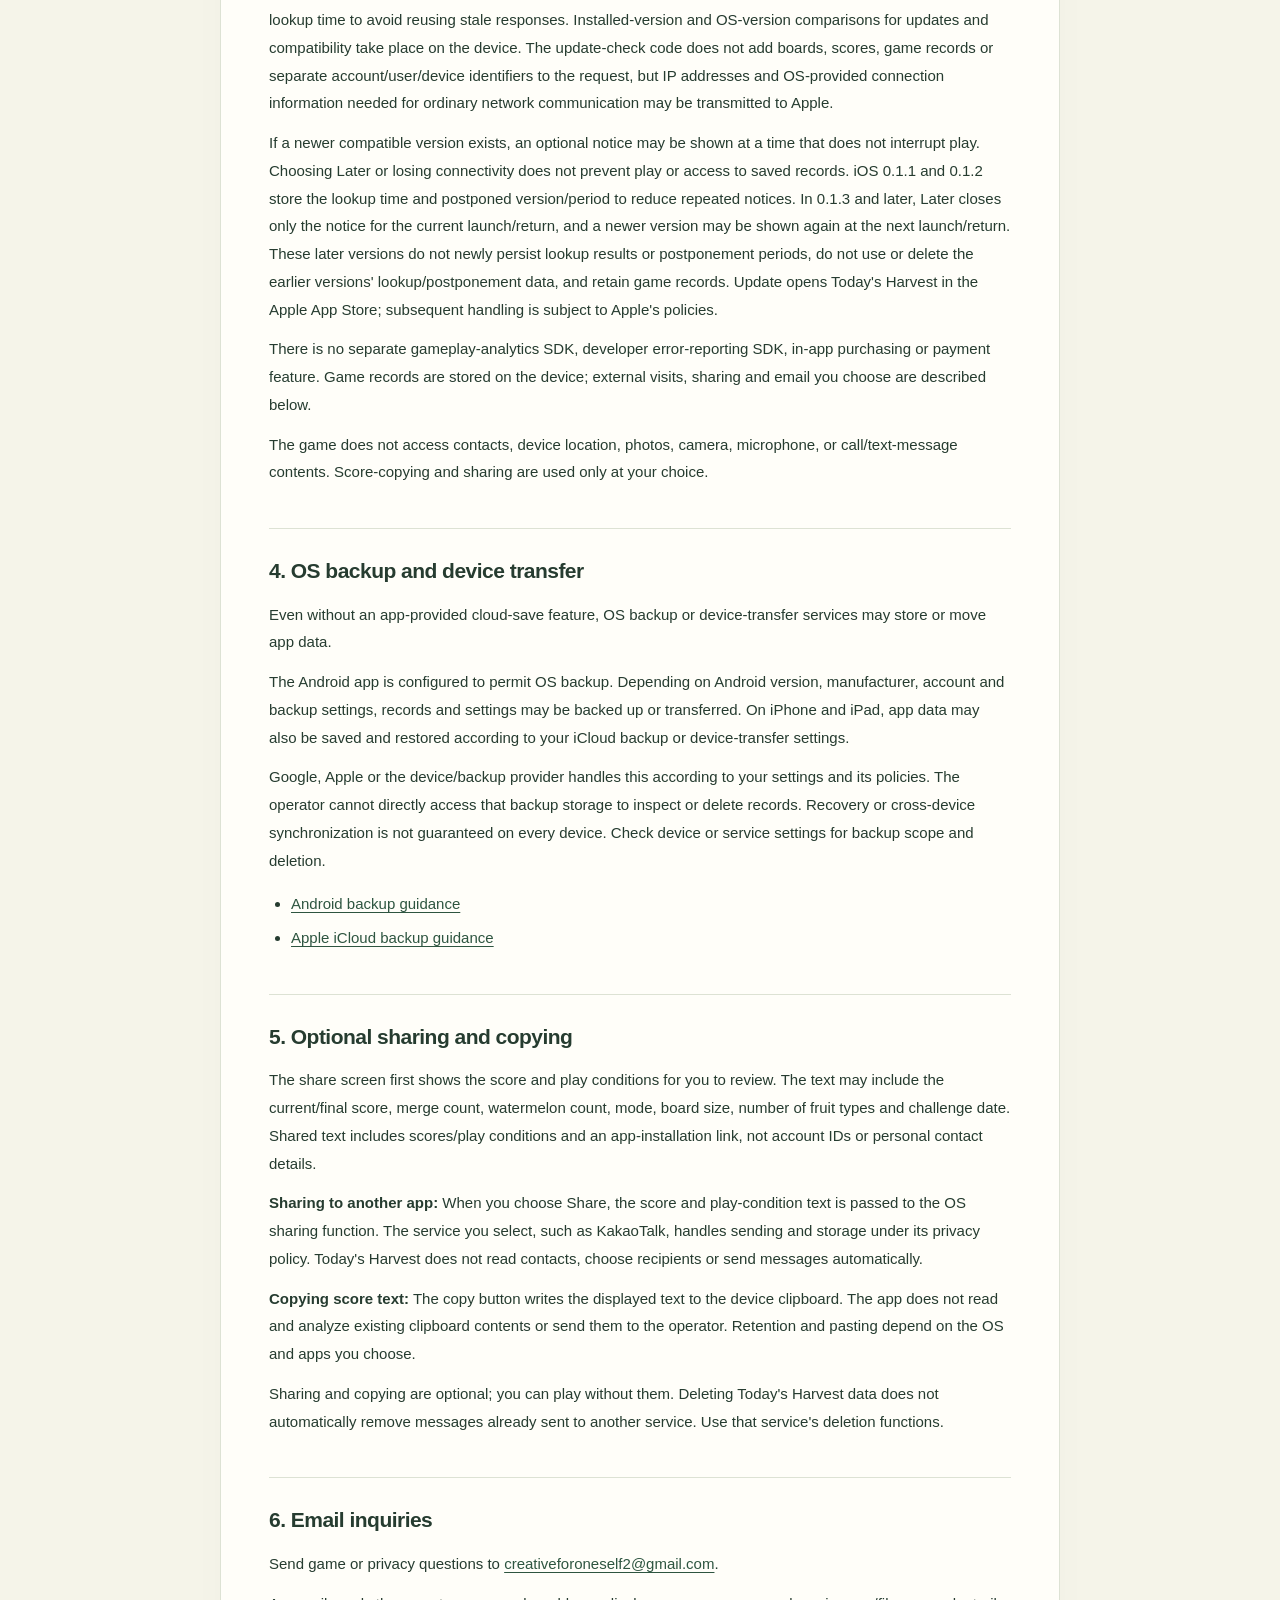
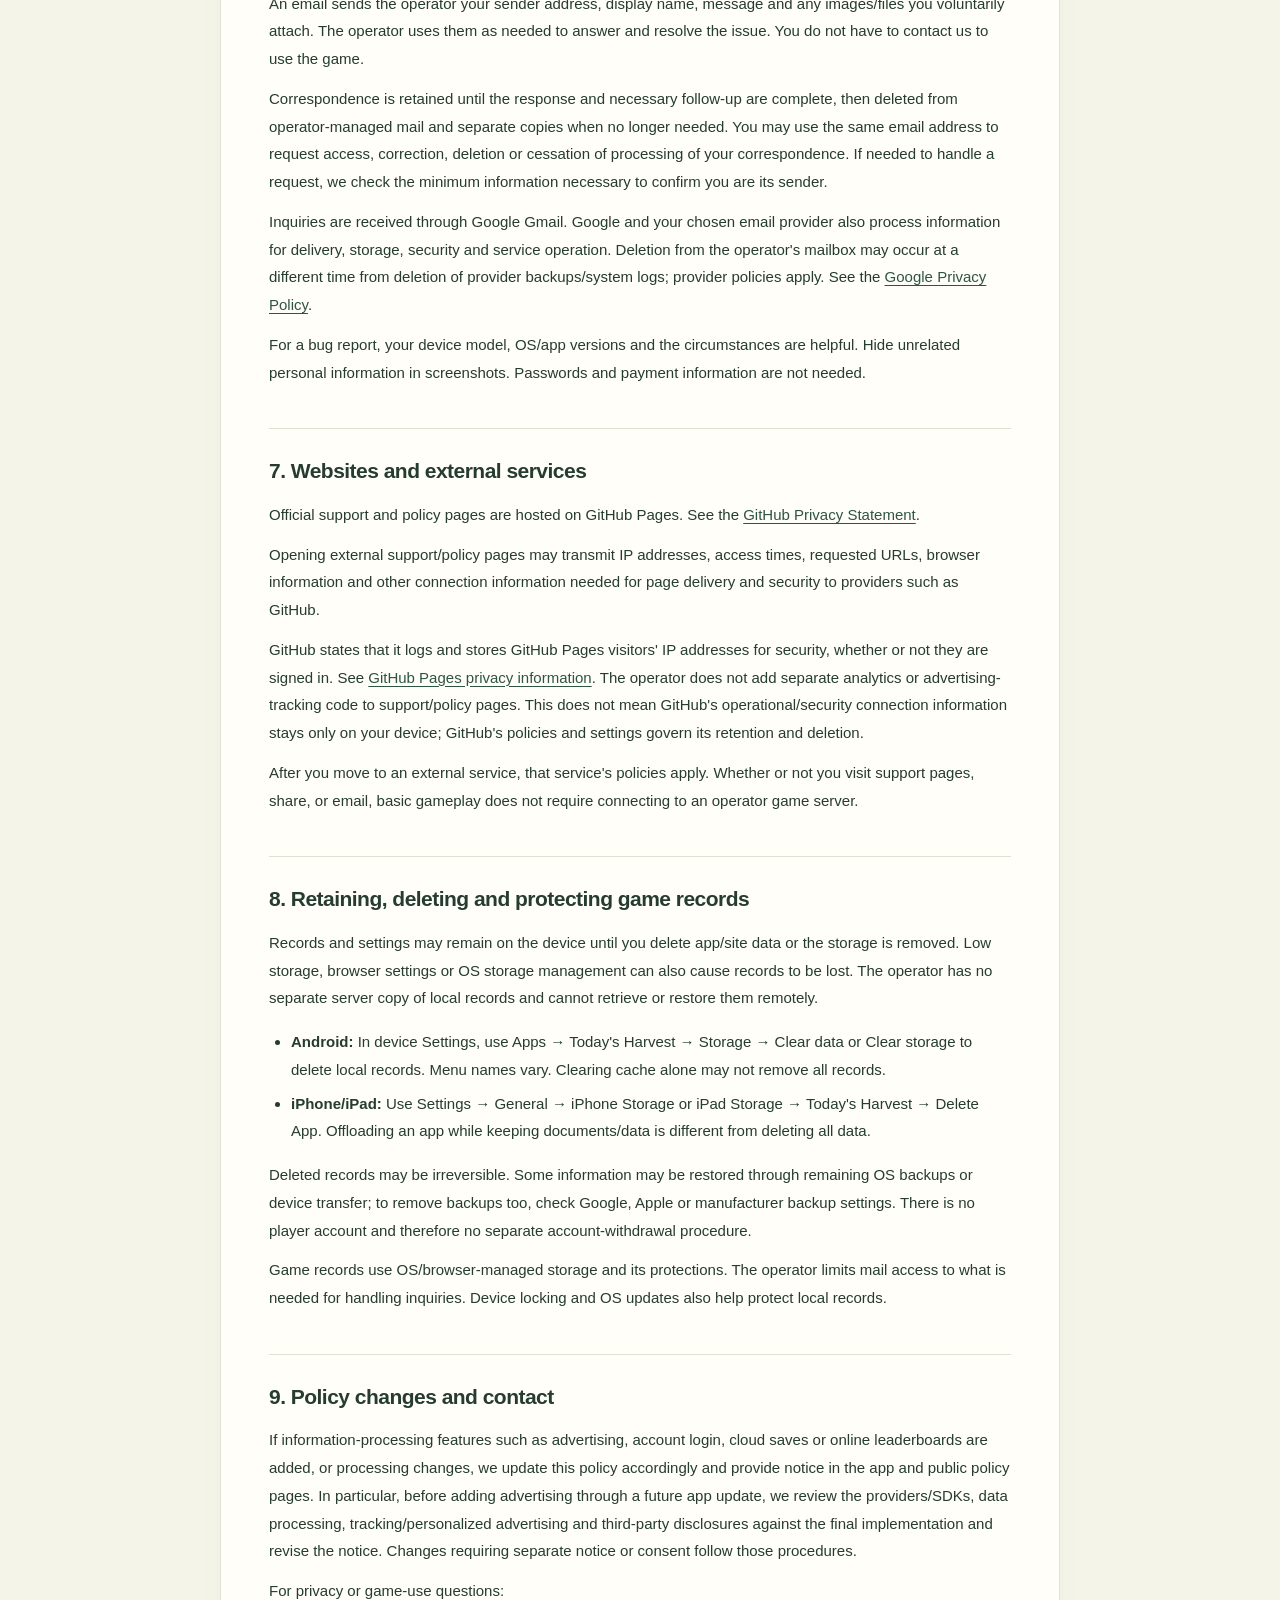
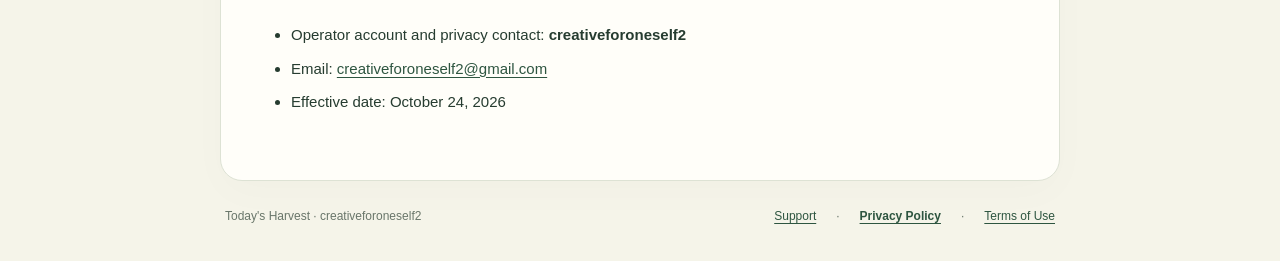
==== commit 5f2f5291: "Disclose Android 0.1.6 protected-audience test ads and preserve iOS notices" ====
--- a/privacy-en.html
+++ b/privacy-en.html
@@ -14,7 +14,7 @@
 <nav aria-label="Policy language"><a href="privacy.html" lang="ko" hreflang="ko">한국어</a> · <a href="privacy-en.html" lang="en" hreflang="en" aria-current="page">English</a></nav>
 <h1 id="document-title">Today's Harvest Privacy Policy</h1>
 <ul><li>App: <strong>Today's Harvest (오늘의 수확)</strong></li><li>Operator account and privacy contact: <strong>creativeforoneself2</strong></li><li>Email: <a href="mailto:creativeforoneself2@gmail.com">creativeforoneself2@gmail.com</a></li><li>Effective date: <strong>October 24, 2026</strong></li></ul>
-<p><strong>Version scope:</strong> Advertising and update-notice provisions apply to iOS 0.1.1 and later. The earlier iOS release 0.1.0(3) contains no advertising SDK or app-tracking feature. The Android app and web demo do not contain an advertising SDK.</p>
+<p><strong>Version scope:</strong> Advertising and update-notice provisions apply to iOS 0.1.1 and later. The earlier iOS release 0.1.0(3) contains no advertising SDK or app-tracking feature. Earlier Android 0.1.2 and the web demo contain no advertising SDK. Advertising and data processing in the Android 0.1.6 closed test are described separately below.</p>
 <p><strong>Current scope:</strong> The additional AdMob/Google consent-management section and related device-storage provisions below apply to iOS 0.1.4 and later, including current iOS 0.1.6. They do not retroactively change the behavior of iOS 0.1.3 or earlier or the historical AdFit notice, and do not apply those features to Android apps or web demos without them. On November 3, 2026, the version-scope notice was brought up to date and this English translation of the same policy was added.</p>
 <h2>1. Scope</h2>
 <p>This policy explains information processing when you use Today's Harvest, visit its official support or policy pages, or contact us by email.</p>
@@ -32,6 +32,14 @@
 <p>This information is not sent to an online global leaderboard or an operator analytics server. The app does not ask for a name, email address, or telephone number to create a player account. Best scores and achievements may remain when you start a new game or change modes.</p>
 <p><strong>Additional settings in later versions:</strong> iOS versions introducing the Terms of Use store your selected language and the accepted document version and content digest on the device to retain the language and avoid repeatedly asking about the same terms. Acceptance is managed separately from advertising privacy choices and ATT permission; it is not a basis for permitting ad requests or verifying actual age. Versions introducing AdMob/Google consent management also store the app's ad-personalization preference on the device, defaulting to off when no choice has been saved. This preference is separate from Google UMP privacy choices; turning it on does not itself constitute consent to personal-data processing or tracking, or mean personalized ads are actually served. Neither these settings nor existing game records are automatically sent to an operator server. The device-storage retention and deletion provisions below apply.</p>
 <h2>3. Advertising, analytics, payments and device access</h2>
+<section id="android-ads-privacy" aria-labelledby="android-ads-privacy-title">
+<h3 id="android-ads-privacy-title">Advertising and privacy in the Android 0.1.6 closed test</h3>
+<p><strong>Scope:</strong> Added November 4, 2026, this section applies when the Android 0.1.6 update is installed. Earlier Android 0.1.2 has no advertising SDK. The iOS advertising, ATT and AdFit notices below remain unchanged and do not describe Android behavior. Android 0.1.6 uses Google Mobile Ads SDK 25.5.0 and Google User Messaging Platform (UMP) 4.0.0, requesting only Google's official test banner. There is no remote switch to paid live ads and no Kakao AdFit or other mediation SDK. Test ads still communicate with Google and are not data-free.</p>
+<p><strong>Protection for every user:</strong> The app does not ask for or collect actual age or date of birth. Every ad request, including for users of unknown age, receives child-protective treatment (CHILD), a G content rating, nonpersonalized requests (npa), disabled publisher personalization and a disabled publisher first-party identifier (PFID). The app excludes Android advertising ID (AD_ID) and AdServices advertising ID, attribution and topics permissions. It does not request interest-based advertising or remarketing, or offer a switch to relax these protections. Blocking advertising ID does not eliminate every identifier or network data flow.</p>
+<p><strong>Google SDK processing:</strong> Google's Android disclosure describes collection and sharing of IP addresses and approximate location inferred from them, app launches, taps and ad interactions, performance diagnostics, and device or other identifiers such as app set ID, for advertising, analytics and fraud prevention. Actual fields depend on protective settings and SDK/OS restrictions. Google states that SDK transmissions use TLS encryption. The app does not request GPS location permission or directly add boards, scores or personal game records to ad requests. See <a href="https://developers.google.com/admob/android/privacy/play-data-disclosure">Google's Android SDK disclosure</a>.</p>
+<p><strong>Consent management and request limits:</strong> UMP is configured to treat every user as under the age of consent, so it does not present a personalized-ad consent request. This is neither actual age verification nor the user's consent to personal-data processing. The app initializes and requests ads only when UMP permits ad requests and confirms that neither consent nor a privacy-options screen is required. Failed checks, unknown states or required additional choices prevent requests. No other provider is used to bypass this gate. Missing ads do not remove gameplay or records. Settings explain protected-audience personalization restrictions and provide no personalization switch or privacy-options form. UMP may store status and related settings on the device.</p>
+<p><strong>Storage and deletion:</strong> Language and the accepted terms version/content digest are stored on the device. Terms acceptance is separate from ad consent and age verification. The operator has no game server or separate copy of Google's ad data. Local records, OS backups and correspondence follow the sections below. Clearing app data does not immediately delete information already processed by Google. For Google's retention, international processing, controls and rights procedures, see the <a href="https://policies.google.com/privacy?hl=en">Google Privacy Policy</a> and <a href="https://policies.google.com/technologies/retention?hl=en">retention guidance</a>. Contact the app operator at the existing support email.</p>
+</section>
 <h3>iOS advertising</h3>
 <p>Today's Harvest iOS 0.1.1 includes a top banner using Kakao AdFit iOS SDK 3.22.7. Ads occupy a dedicated area above the existing screen and do not cover the board or controls. Earlier iOS 0.1.0(3), the Android app and the web demo do not include this advertising SDK.</p>
 <p>iOS 0.1.1–0.1.3 do not show an in-app ATT system tracking-permission prompt. Permission requests and ad conditions in later AdMob versions follow the additional notice below. Ad requests and display are not used as a switch that makes game features depend on tracking permission. iOS restricts access to the advertising identifier (IDFA) when tracking is not authorized. The app does not change or bypass OS permissions or create its own alternative advertising identifier. It does not automatically revoke permission previously granted in testing. You can check it in iOS Settings → Privacy &amp; Security → Tracking.</p>
@@ -84,3 +92,4 @@
 <p>If information-processing features such as advertising, account login, cloud saves or online leaderboards are added, or processing changes, we update this policy accordingly and provide notice in the app and public policy pages. In particular, before adding advertising through a future app update, we review the providers/SDKs, data processing, tracking/personalized advertising and third-party disclosures against the final implementation and revise the notice. Changes requiring separate notice or consent follow those procedures.</p>
 <p>For privacy or game-use questions:</p><ul><li>Operator account and privacy contact: <strong>creativeforoneself2</strong></li><li>Email: <a href="mailto:creativeforoneself2@gmail.com">creativeforoneself2@gmail.com</a></li><li>Effective date: October 24, 2026</li></ul>
 </main><footer class="document-footer"><span>Today's Harvest · creativeforoneself2</span><nav aria-label="Information"><a href="support.html#english-support">Support</a> · <a href="privacy-en.html" aria-current="page">Privacy Policy</a> · <a href="terms-en.html">Terms of Use</a></nav></footer></div></body></html>
+
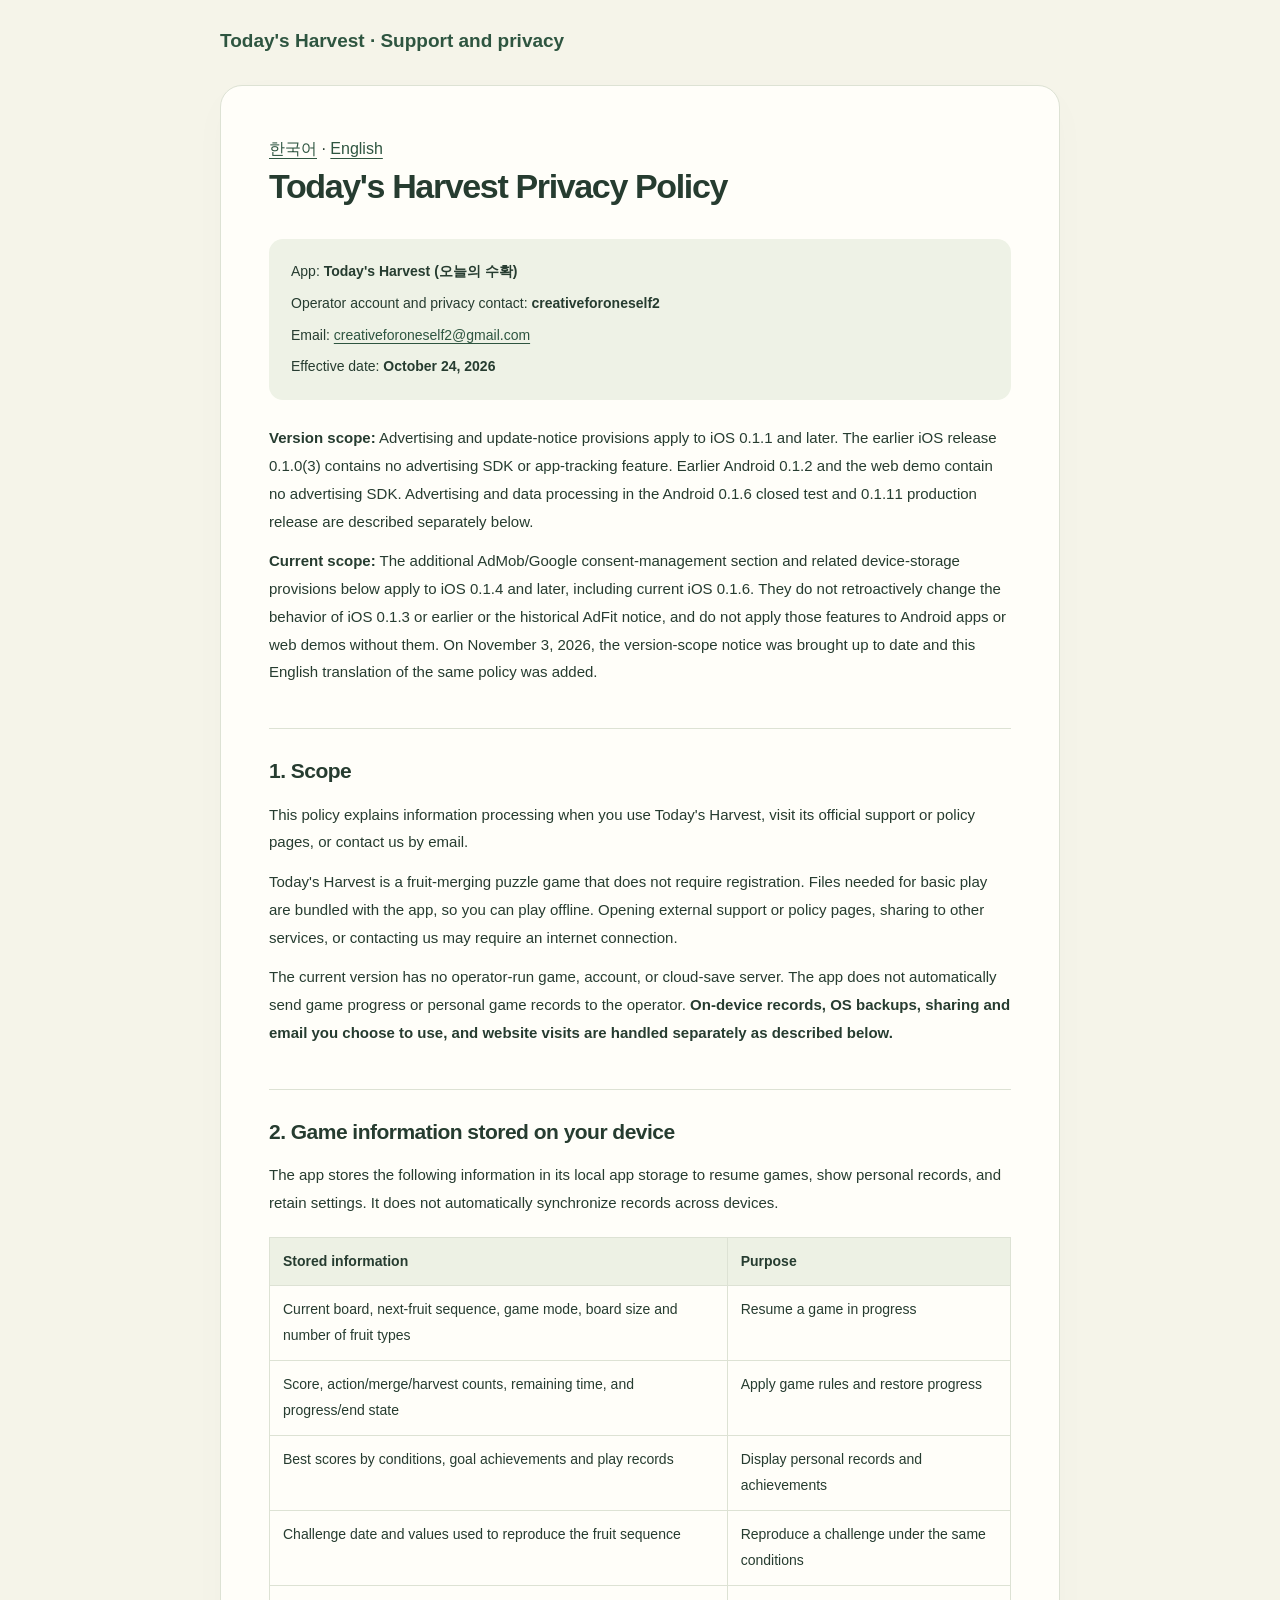
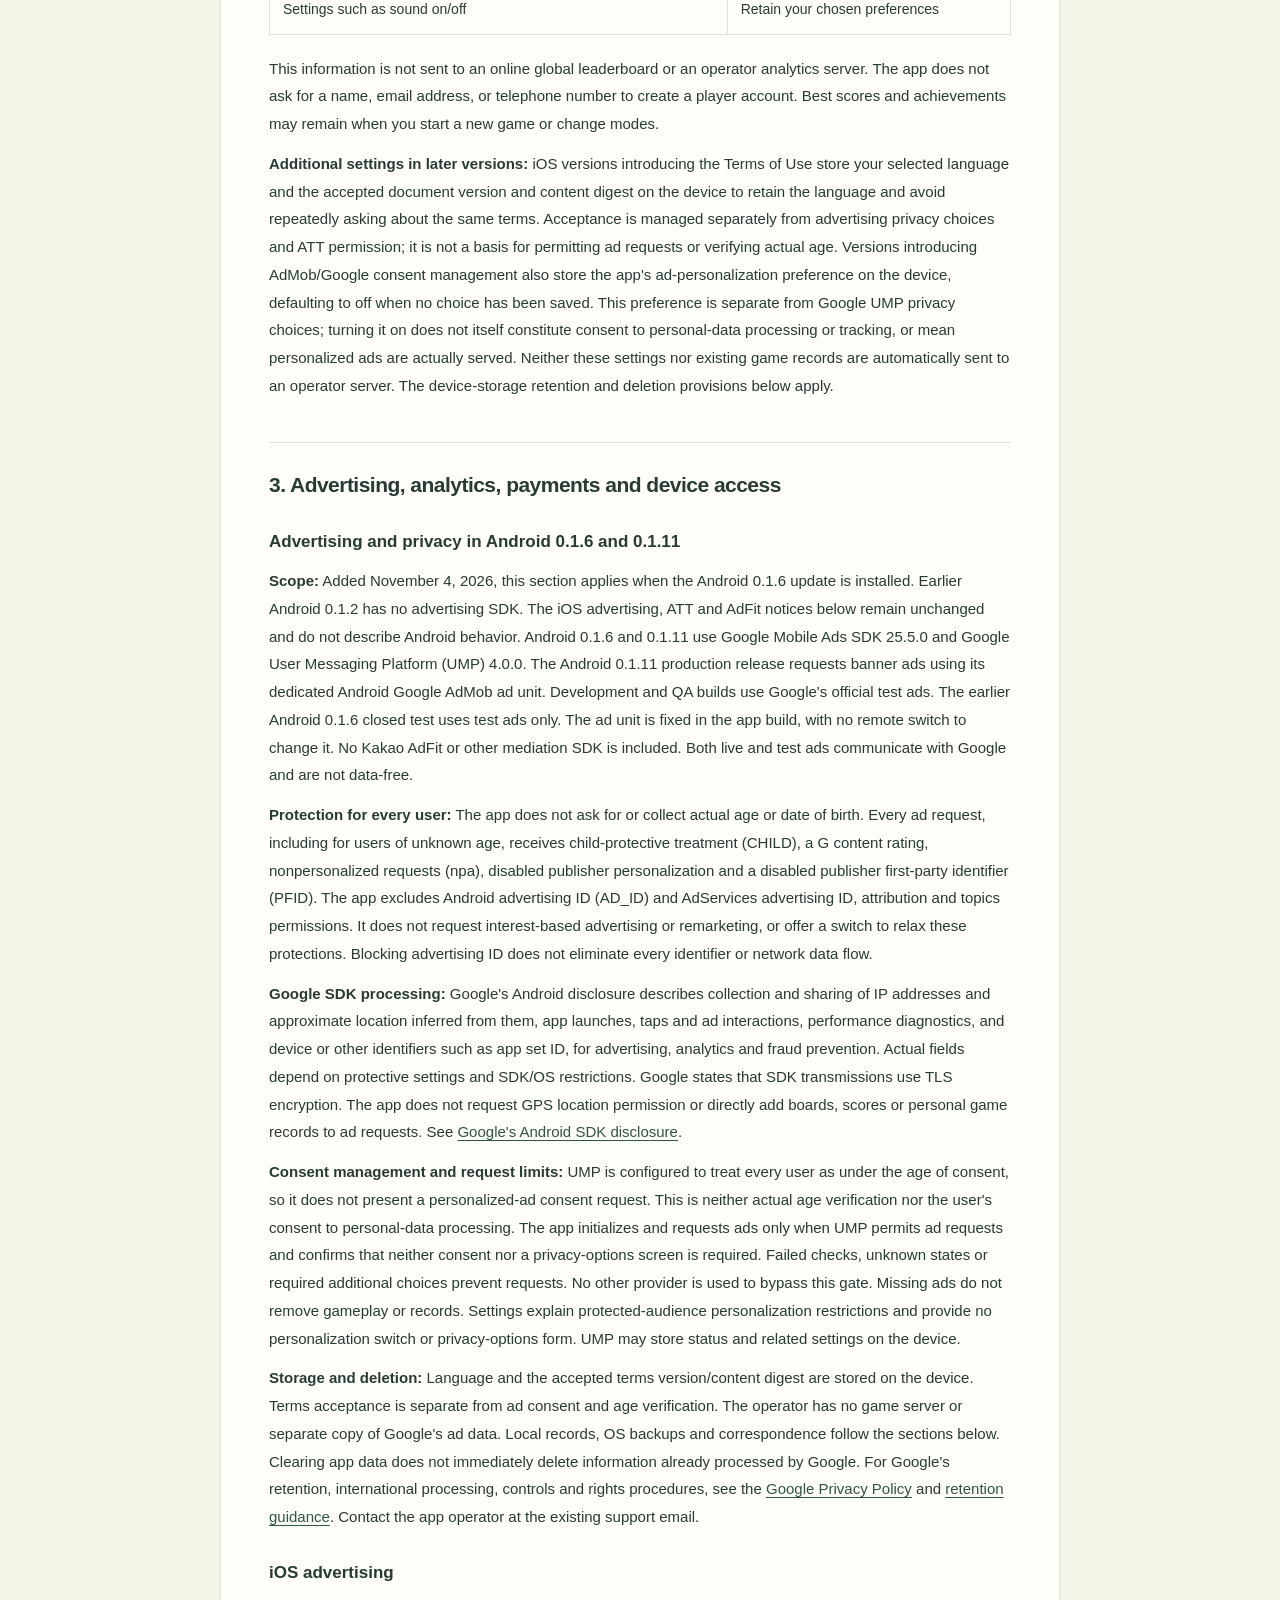
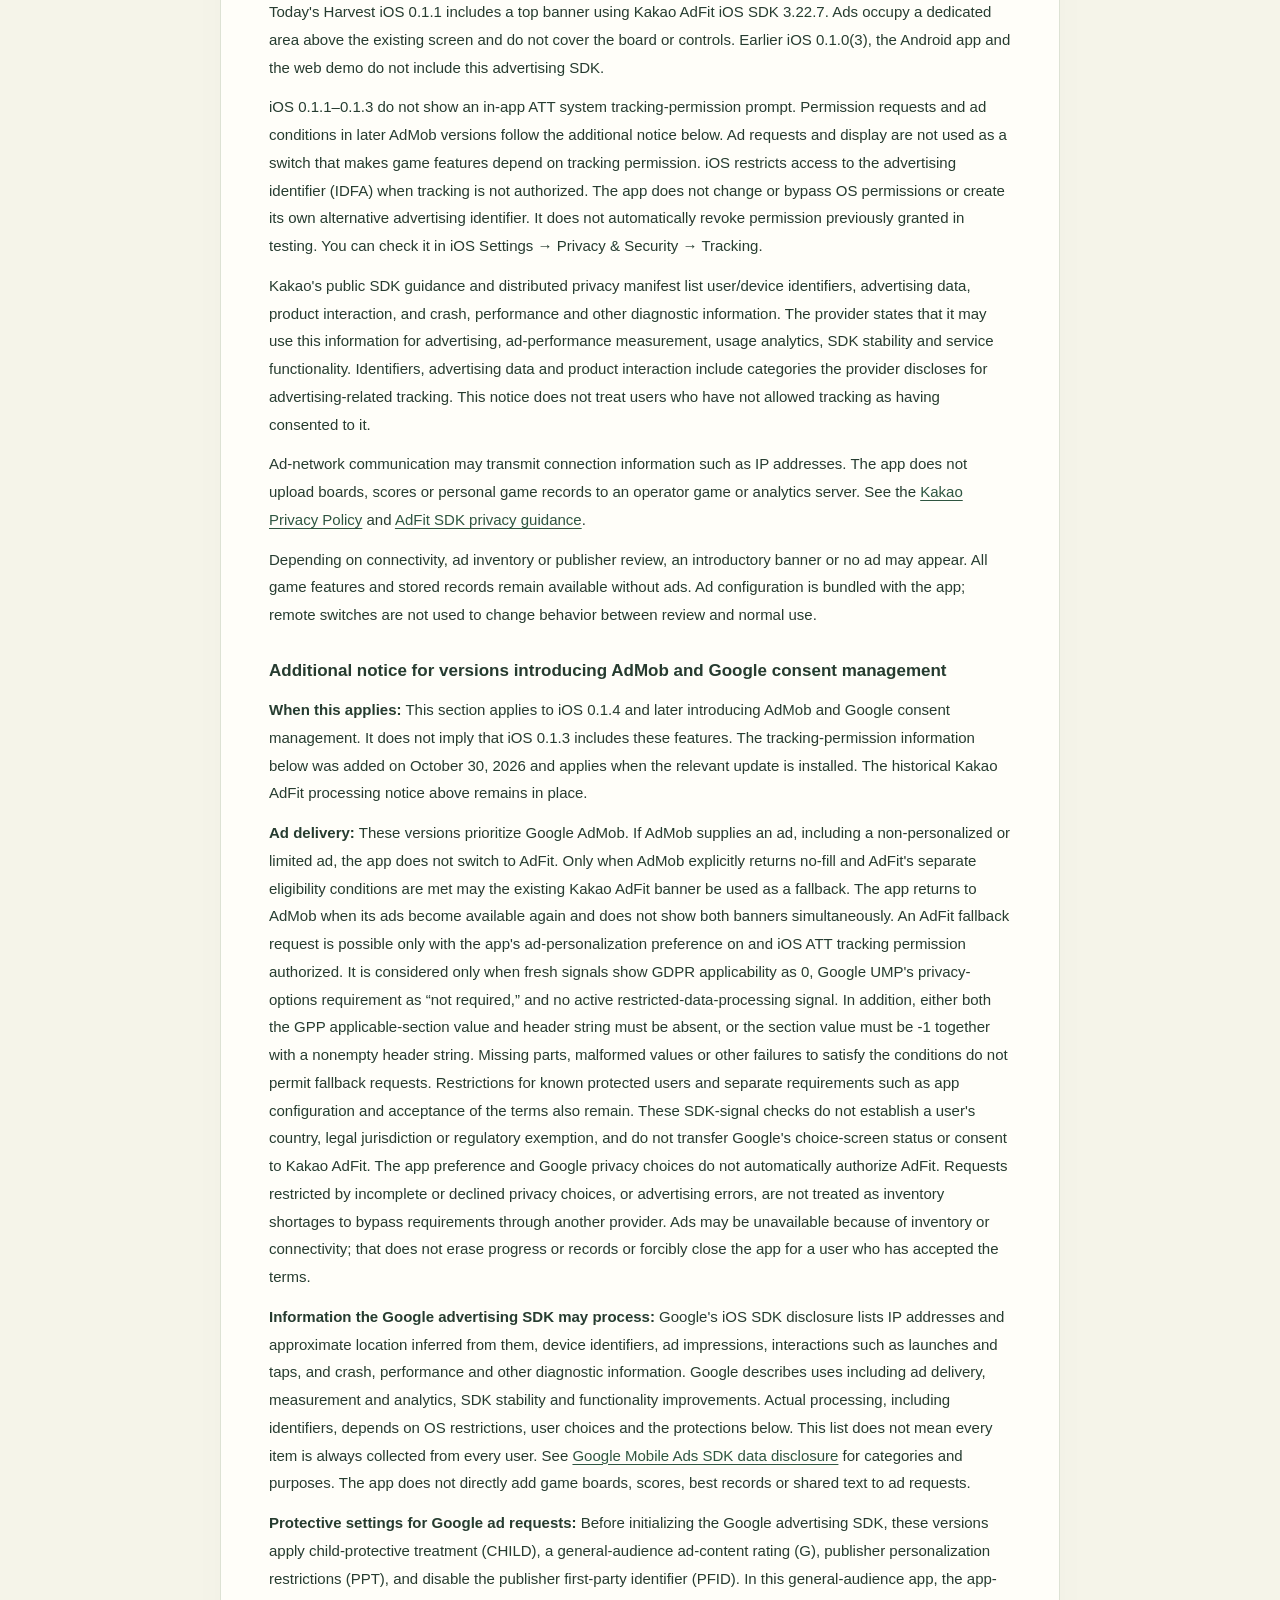
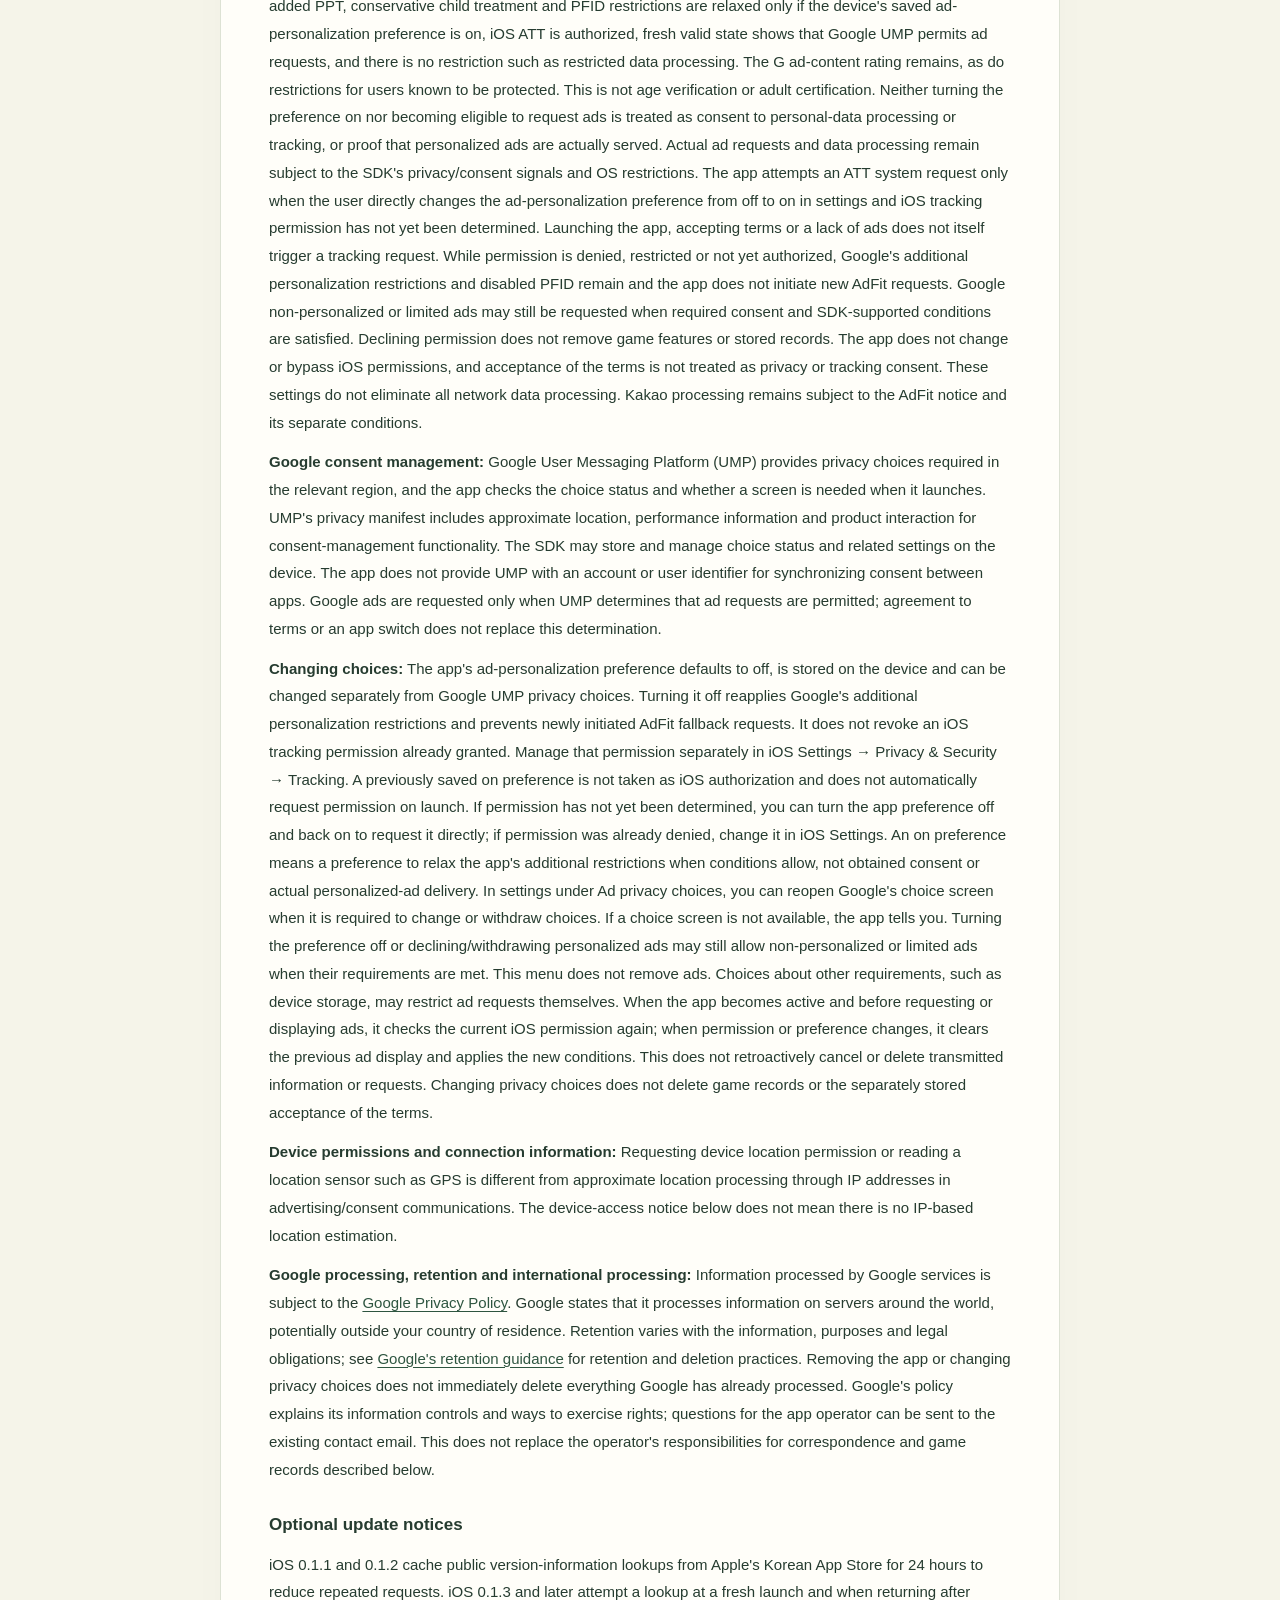
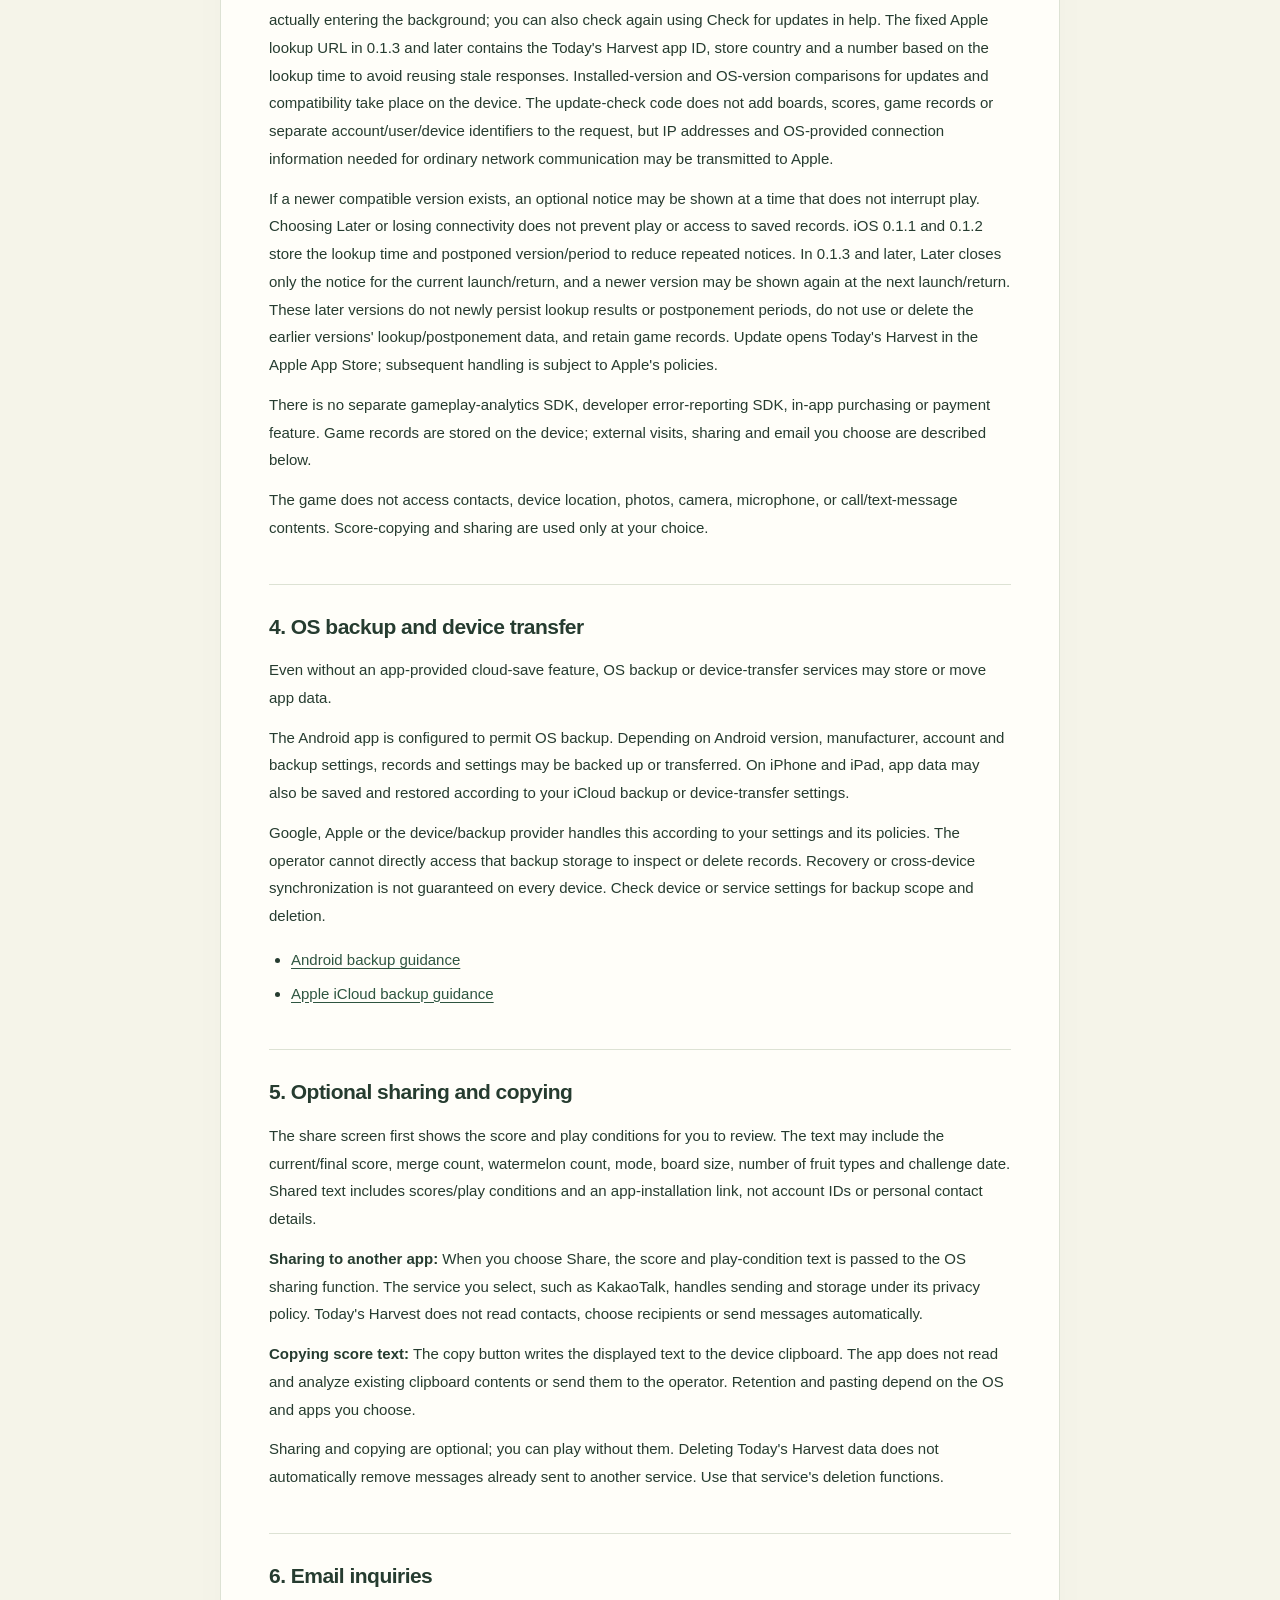
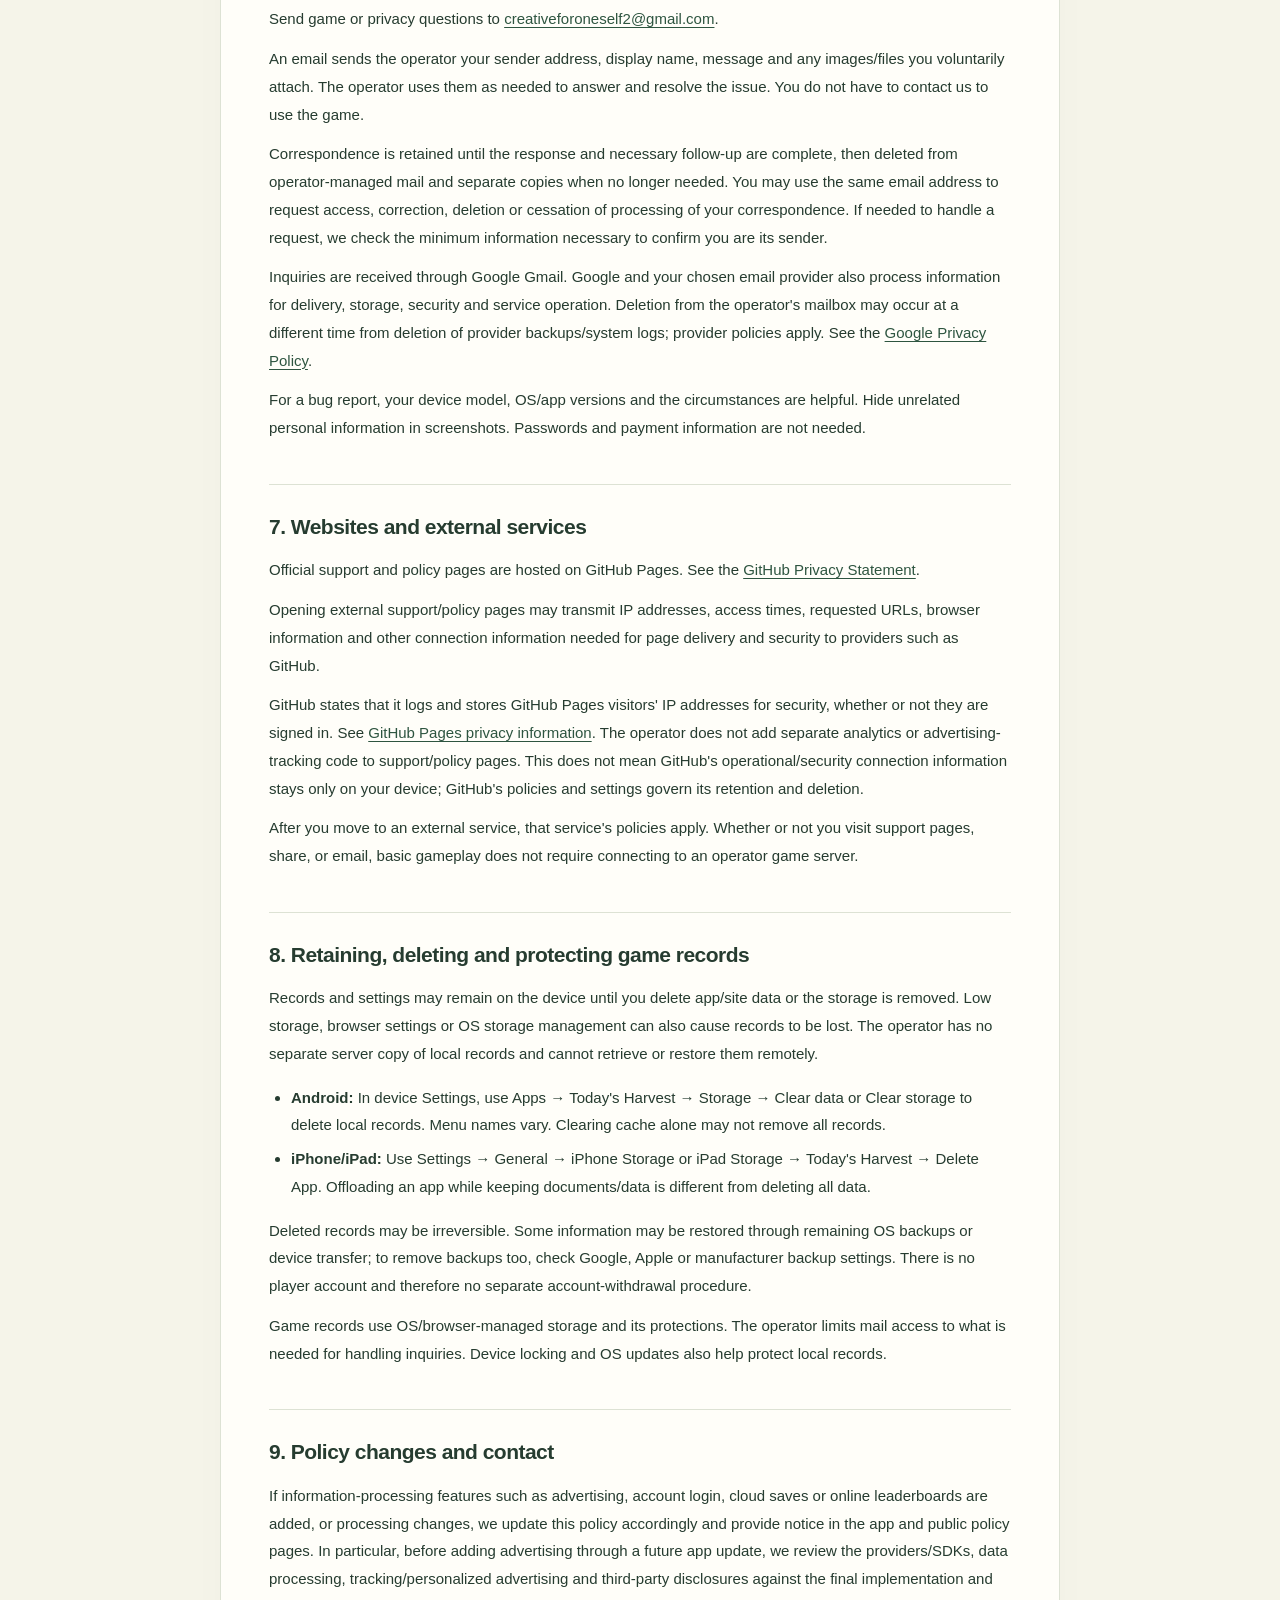
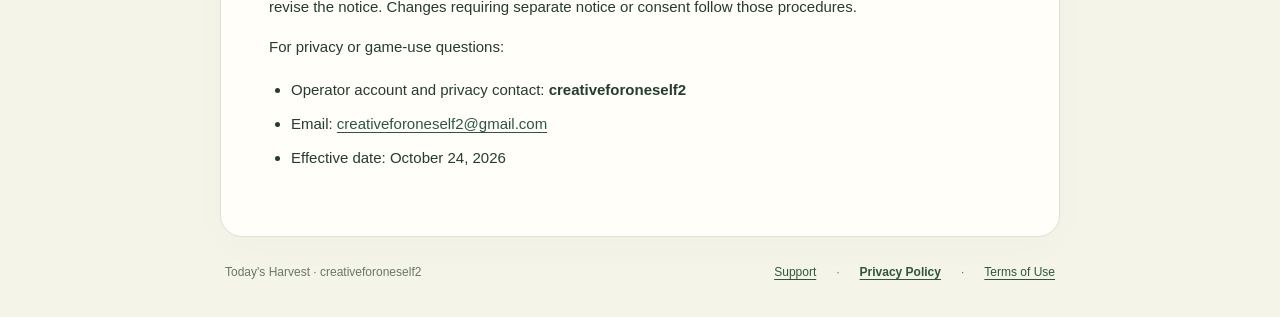
==== commit 88f0bcb1: "Document approved Android 0.1.11 production banner and preserve existing iOS scope" ====
--- a/privacy-en.html
+++ b/privacy-en.html
@@ -14,7 +14,7 @@
 <nav aria-label="Policy language"><a href="privacy.html" lang="ko" hreflang="ko">한국어</a> · <a href="privacy-en.html" lang="en" hreflang="en" aria-current="page">English</a></nav>
 <h1 id="document-title">Today's Harvest Privacy Policy</h1>
 <ul><li>App: <strong>Today's Harvest (오늘의 수확)</strong></li><li>Operator account and privacy contact: <strong>creativeforoneself2</strong></li><li>Email: <a href="mailto:creativeforoneself2@gmail.com">creativeforoneself2@gmail.com</a></li><li>Effective date: <strong>October 24, 2026</strong></li></ul>
-<p><strong>Version scope:</strong> Advertising and update-notice provisions apply to iOS 0.1.1 and later. The earlier iOS release 0.1.0(3) contains no advertising SDK or app-tracking feature. Earlier Android 0.1.2 and the web demo contain no advertising SDK. Advertising and data processing in the Android 0.1.6 closed test are described separately below.</p>
+<p><strong>Version scope:</strong> Advertising and update-notice provisions apply to iOS 0.1.1 and later. The earlier iOS release 0.1.0(3) contains no advertising SDK or app-tracking feature. Earlier Android 0.1.2 and the web demo contain no advertising SDK. Advertising and data processing in the Android 0.1.6 closed test and 0.1.11 production release are described separately below.</p>
 <p><strong>Current scope:</strong> The additional AdMob/Google consent-management section and related device-storage provisions below apply to iOS 0.1.4 and later, including current iOS 0.1.6. They do not retroactively change the behavior of iOS 0.1.3 or earlier or the historical AdFit notice, and do not apply those features to Android apps or web demos without them. On November 3, 2026, the version-scope notice was brought up to date and this English translation of the same policy was added.</p>
 <h2>1. Scope</h2>
 <p>This policy explains information processing when you use Today's Harvest, visit its official support or policy pages, or contact us by email.</p>
@@ -33,8 +33,8 @@
 <p><strong>Additional settings in later versions:</strong> iOS versions introducing the Terms of Use store your selected language and the accepted document version and content digest on the device to retain the language and avoid repeatedly asking about the same terms. Acceptance is managed separately from advertising privacy choices and ATT permission; it is not a basis for permitting ad requests or verifying actual age. Versions introducing AdMob/Google consent management also store the app's ad-personalization preference on the device, defaulting to off when no choice has been saved. This preference is separate from Google UMP privacy choices; turning it on does not itself constitute consent to personal-data processing or tracking, or mean personalized ads are actually served. Neither these settings nor existing game records are automatically sent to an operator server. The device-storage retention and deletion provisions below apply.</p>
 <h2>3. Advertising, analytics, payments and device access</h2>
 <section id="android-ads-privacy" aria-labelledby="android-ads-privacy-title">
-<h3 id="android-ads-privacy-title">Advertising and privacy in the Android 0.1.6 closed test</h3>
-<p><strong>Scope:</strong> Added November 4, 2026, this section applies when the Android 0.1.6 update is installed. Earlier Android 0.1.2 has no advertising SDK. The iOS advertising, ATT and AdFit notices below remain unchanged and do not describe Android behavior. Android 0.1.6 uses Google Mobile Ads SDK 25.5.0 and Google User Messaging Platform (UMP) 4.0.0, requesting only Google's official test banner. There is no remote switch to paid live ads and no Kakao AdFit or other mediation SDK. Test ads still communicate with Google and are not data-free.</p>
+<h3 id="android-ads-privacy-title">Advertising and privacy in Android 0.1.6 and 0.1.11</h3>
+<p><strong>Scope:</strong> Added November 4, 2026, this section applies when the Android 0.1.6 update is installed. Earlier Android 0.1.2 has no advertising SDK. The iOS advertising, ATT and AdFit notices below remain unchanged and do not describe Android behavior. Android 0.1.6 and 0.1.11 use Google Mobile Ads SDK 25.5.0 and Google User Messaging Platform (UMP) 4.0.0. The Android 0.1.11 production release requests banner ads using its dedicated Android Google AdMob ad unit. Development and QA builds use Google's official test ads. The earlier Android 0.1.6 closed test uses test ads only. The ad unit is fixed in the app build, with no remote switch to change it. No Kakao AdFit or other mediation SDK is included. Both live and test ads communicate with Google and are not data-free.</p>
 <p><strong>Protection for every user:</strong> The app does not ask for or collect actual age or date of birth. Every ad request, including for users of unknown age, receives child-protective treatment (CHILD), a G content rating, nonpersonalized requests (npa), disabled publisher personalization and a disabled publisher first-party identifier (PFID). The app excludes Android advertising ID (AD_ID) and AdServices advertising ID, attribution and topics permissions. It does not request interest-based advertising or remarketing, or offer a switch to relax these protections. Blocking advertising ID does not eliminate every identifier or network data flow.</p>
 <p><strong>Google SDK processing:</strong> Google's Android disclosure describes collection and sharing of IP addresses and approximate location inferred from them, app launches, taps and ad interactions, performance diagnostics, and device or other identifiers such as app set ID, for advertising, analytics and fraud prevention. Actual fields depend on protective settings and SDK/OS restrictions. Google states that SDK transmissions use TLS encryption. The app does not request GPS location permission or directly add boards, scores or personal game records to ad requests. See <a href="https://developers.google.com/admob/android/privacy/play-data-disclosure">Google's Android SDK disclosure</a>.</p>
 <p><strong>Consent management and request limits:</strong> UMP is configured to treat every user as under the age of consent, so it does not present a personalized-ad consent request. This is neither actual age verification nor the user's consent to personal-data processing. The app initializes and requests ads only when UMP permits ad requests and confirms that neither consent nor a privacy-options screen is required. Failed checks, unknown states or required additional choices prevent requests. No other provider is used to bypass this gate. Missing ads do not remove gameplay or records. Settings explain protected-audience personalization restrictions and provide no personalization switch or privacy-options form. UMP may store status and related settings on the device.</p>
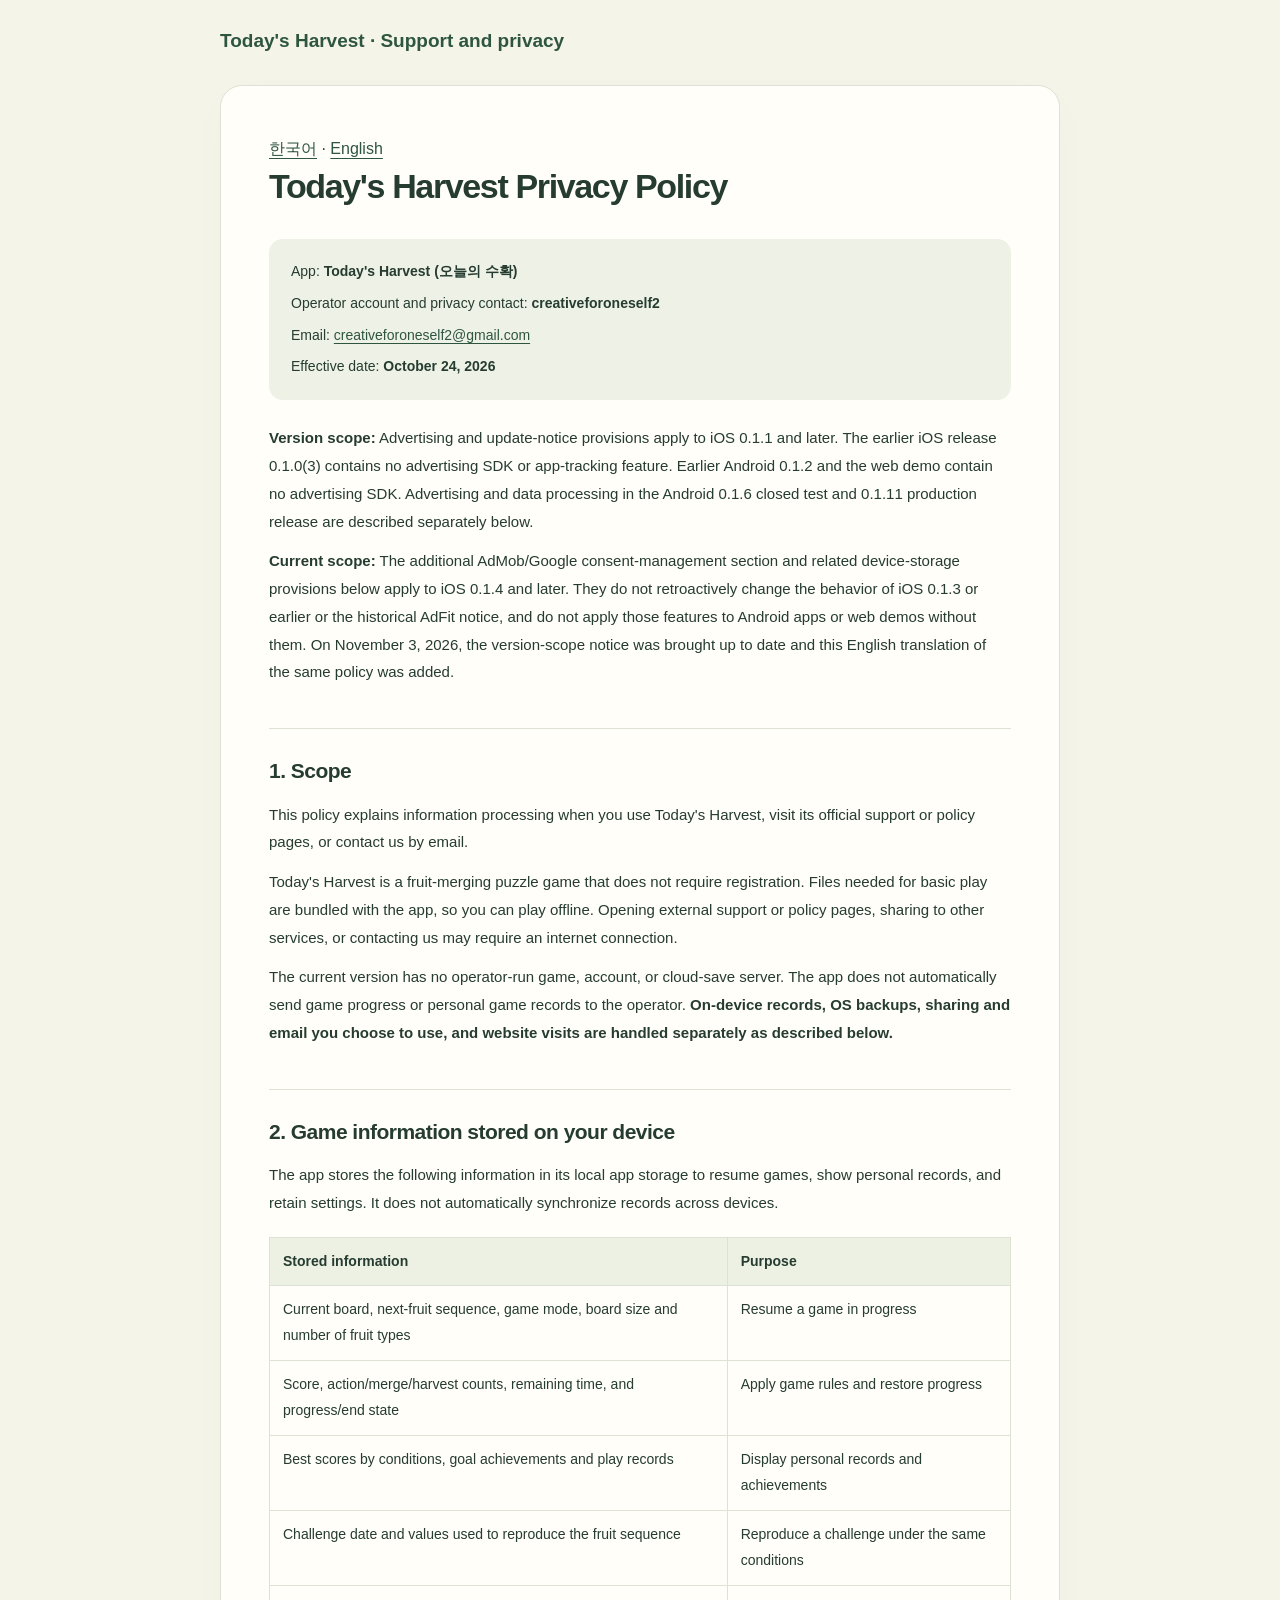
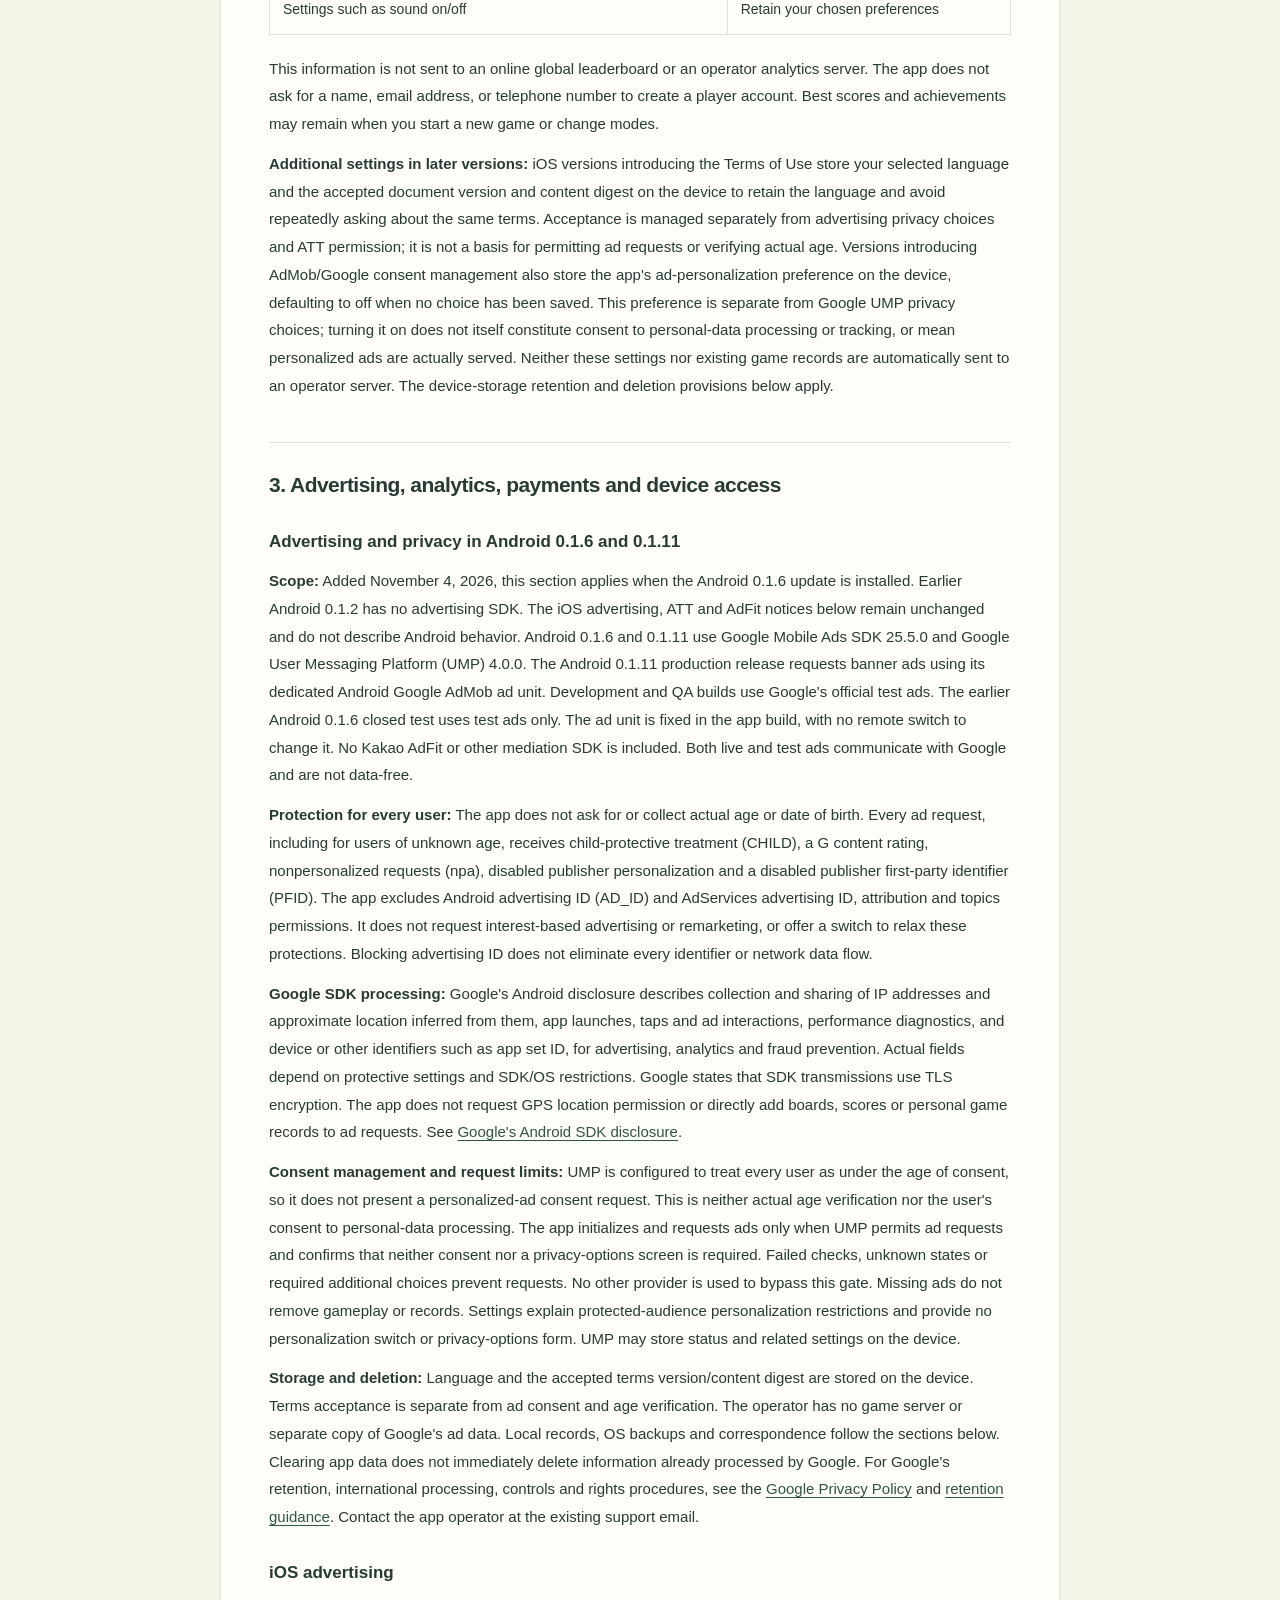
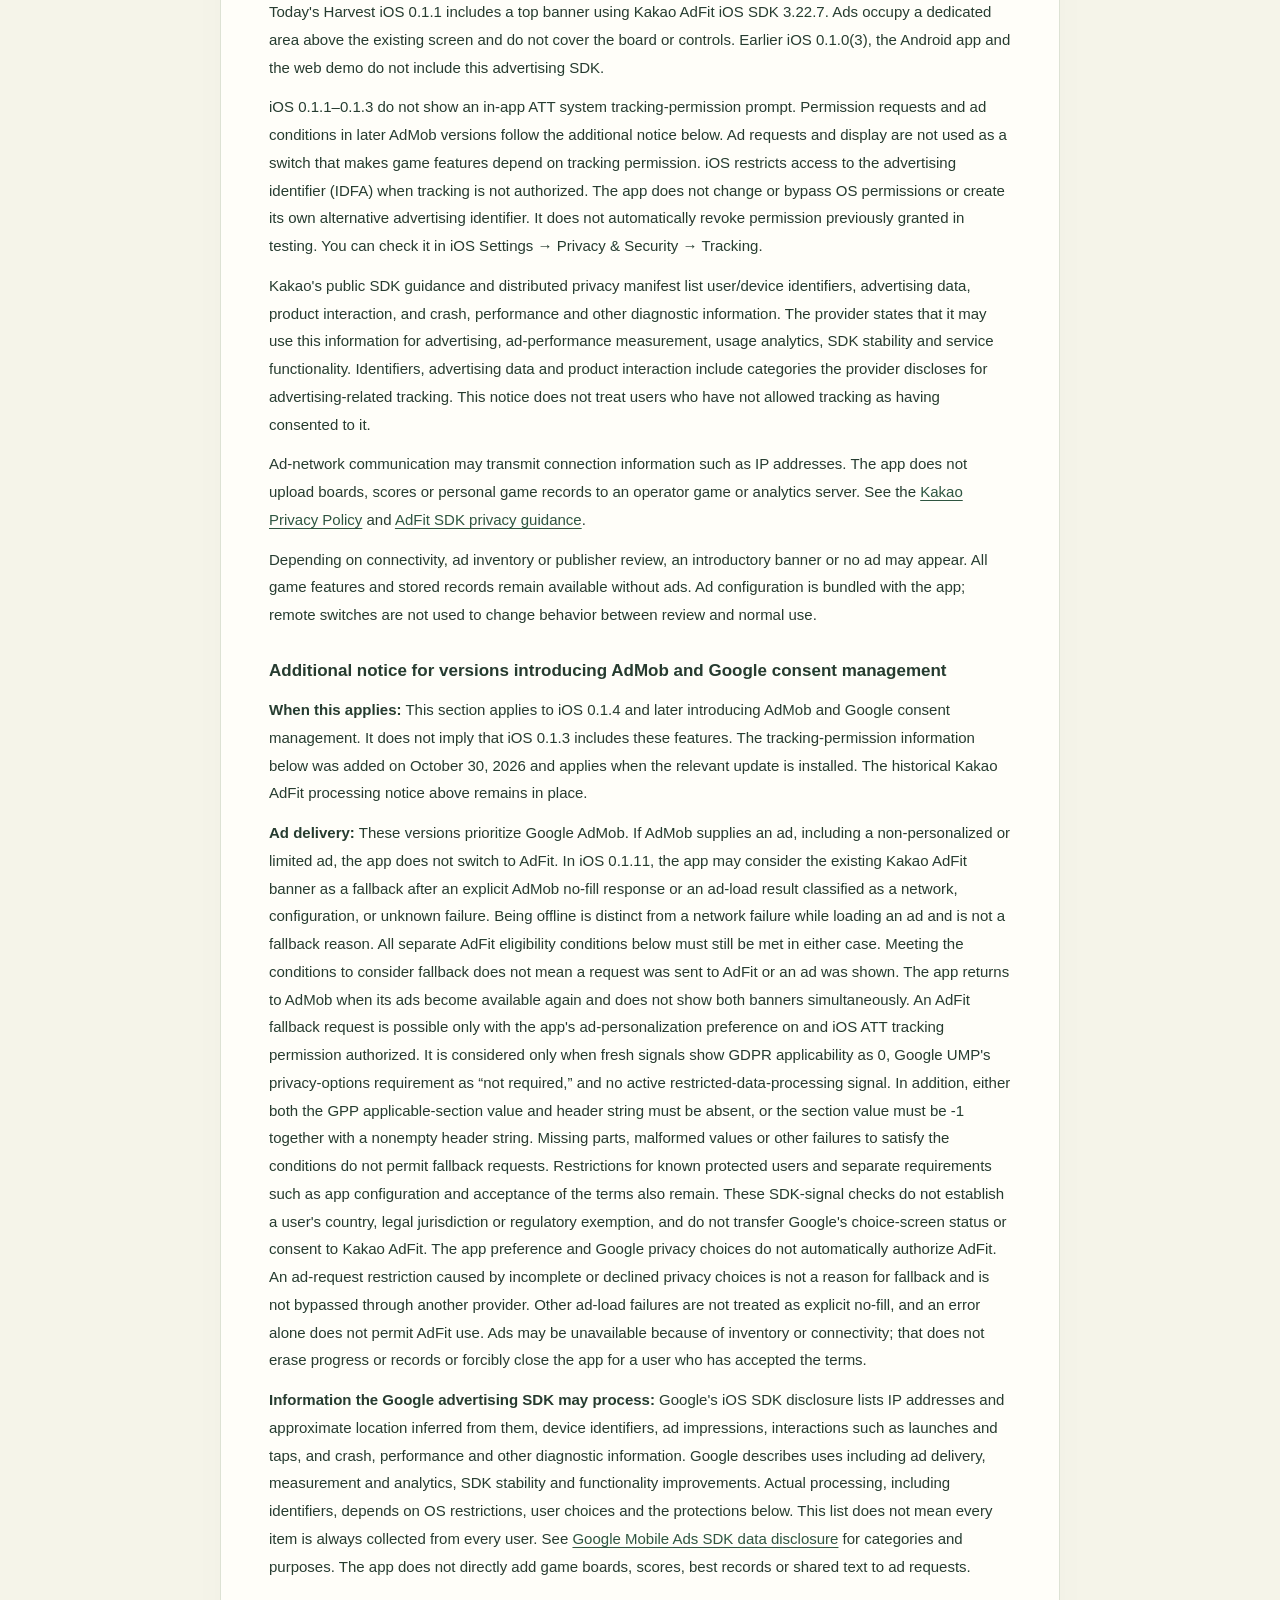
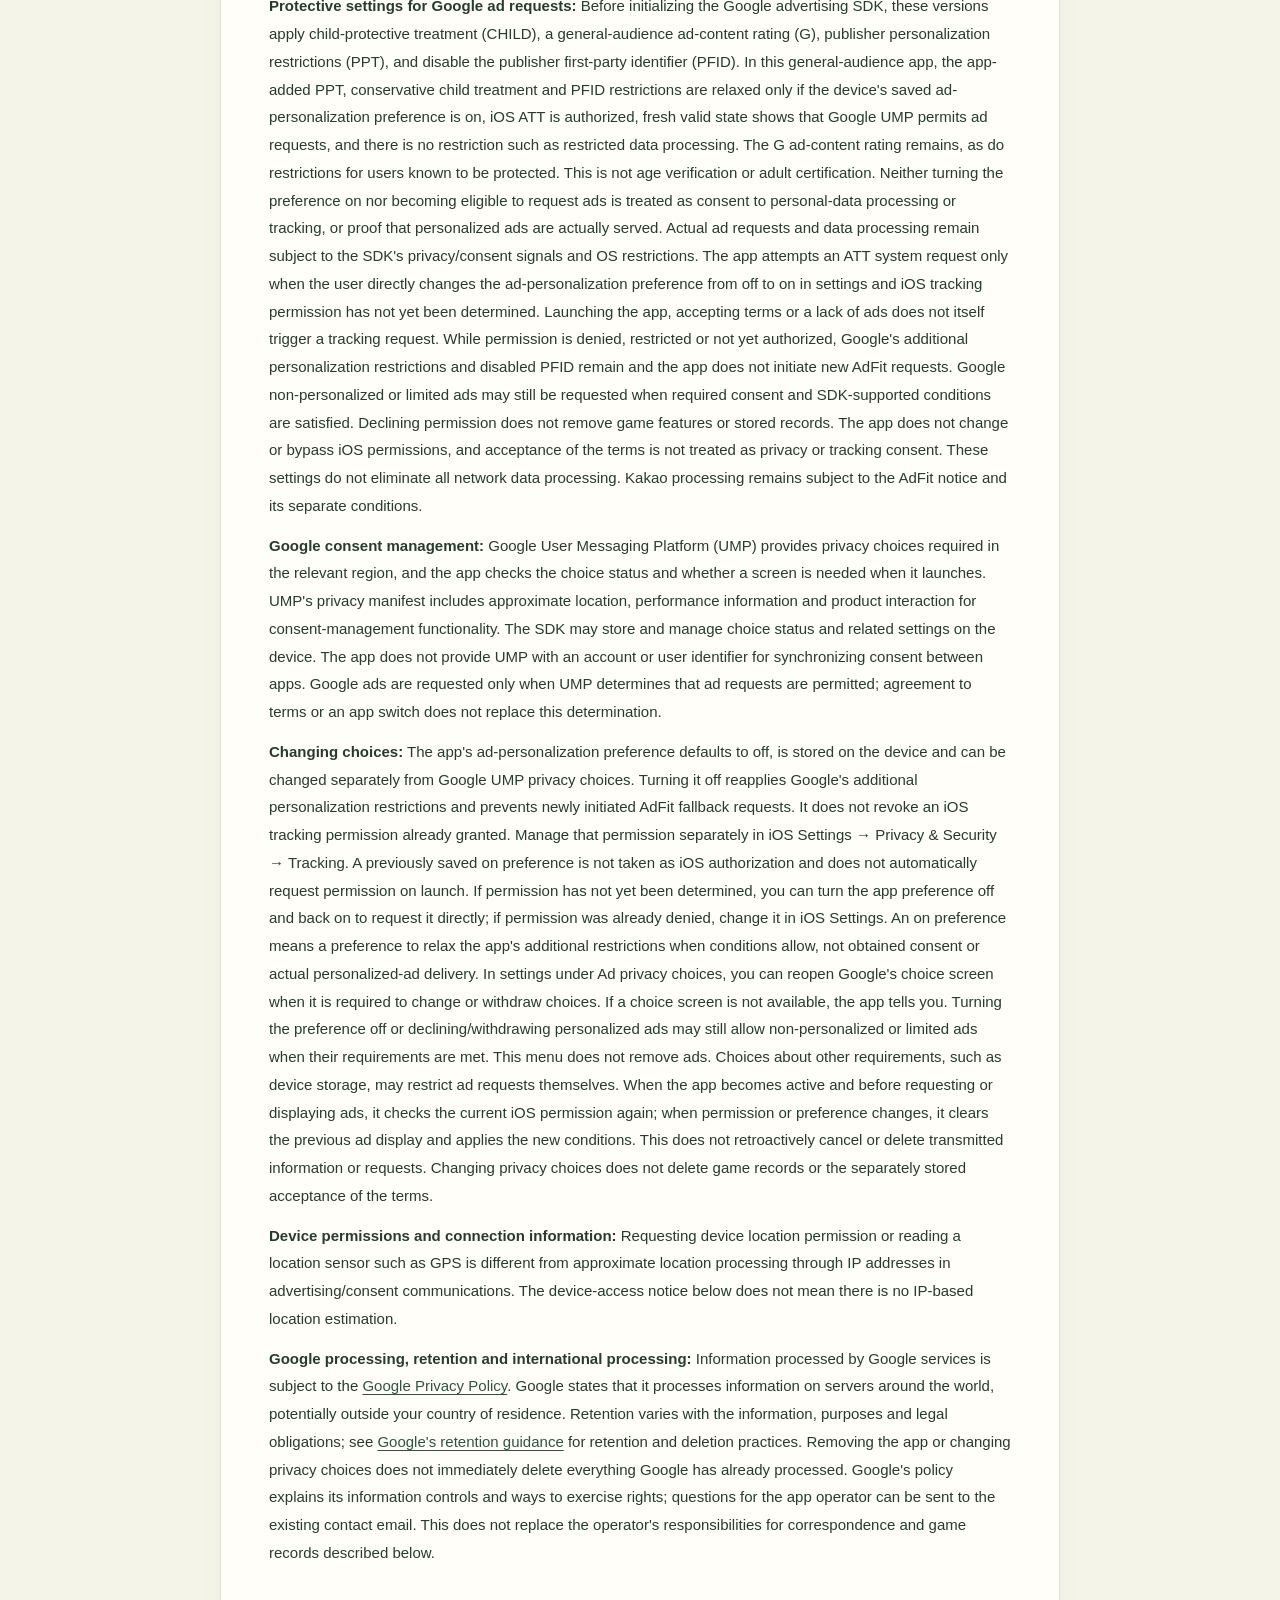
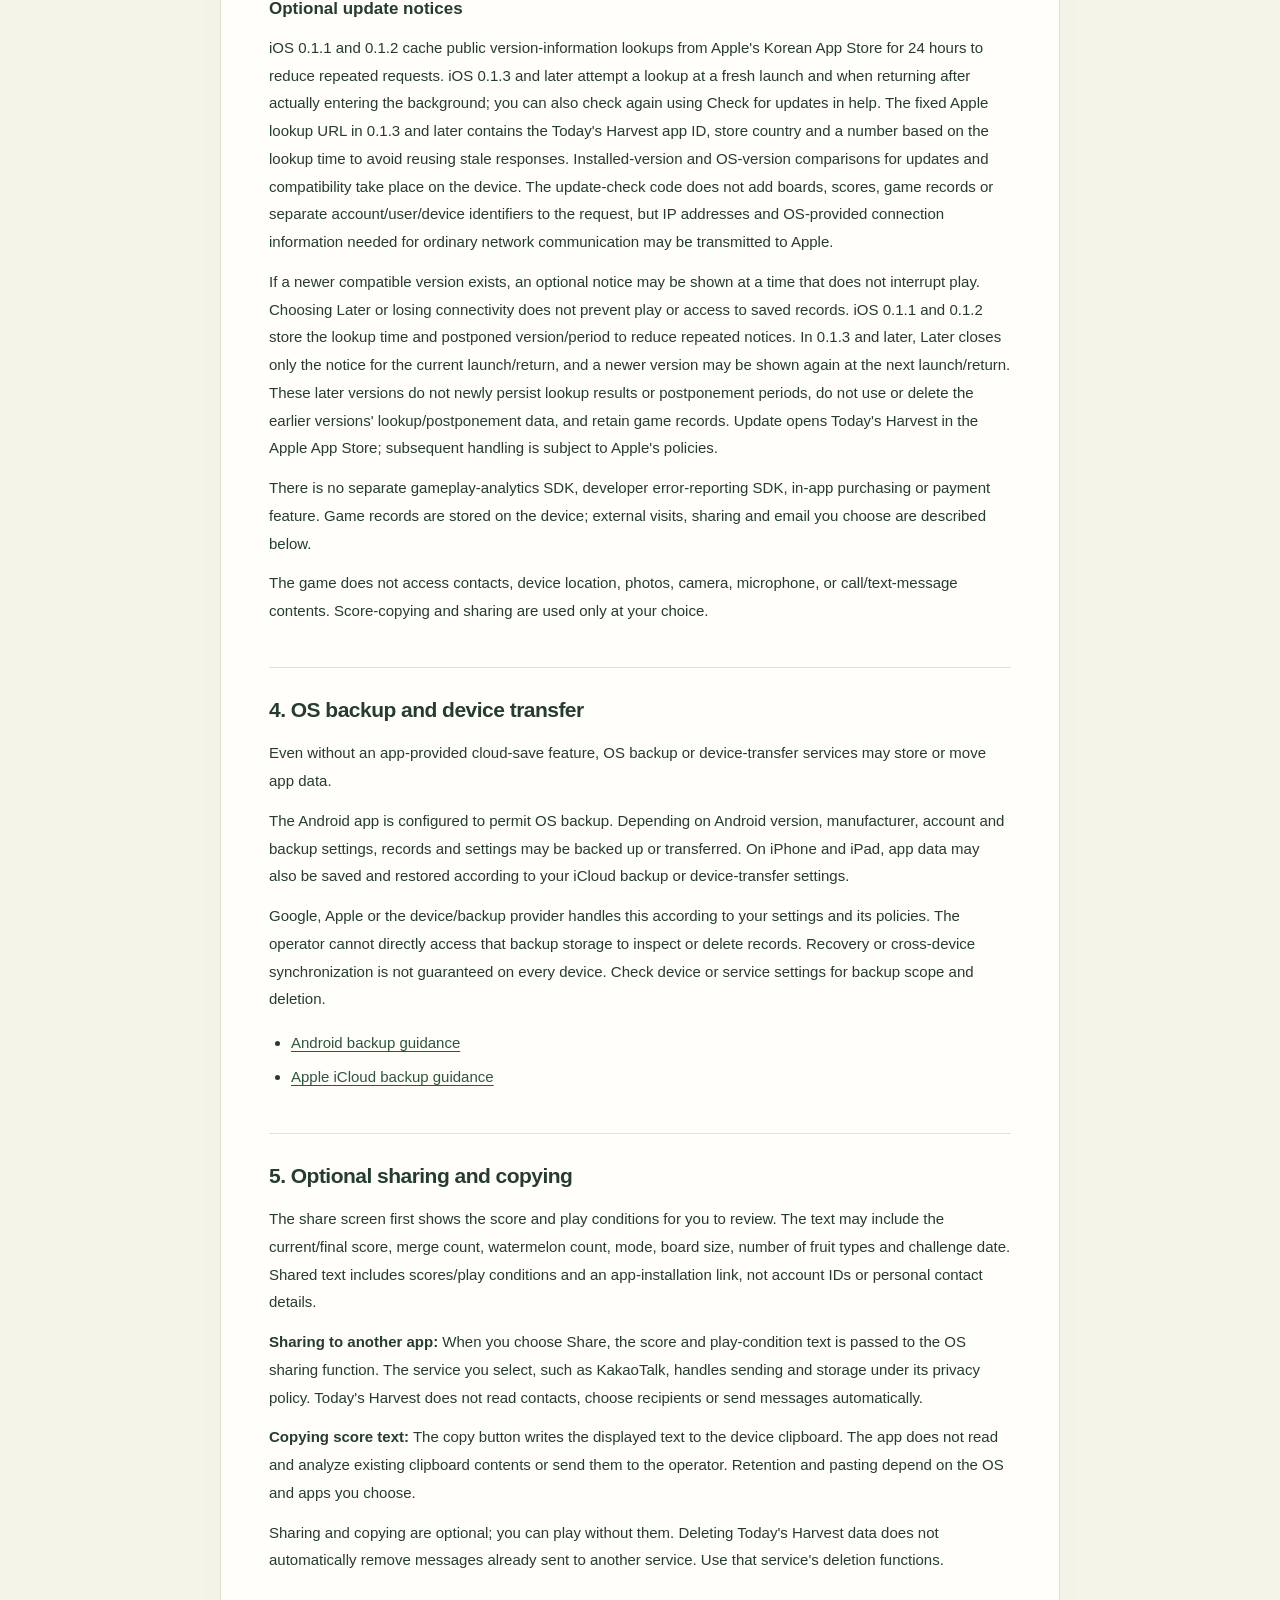
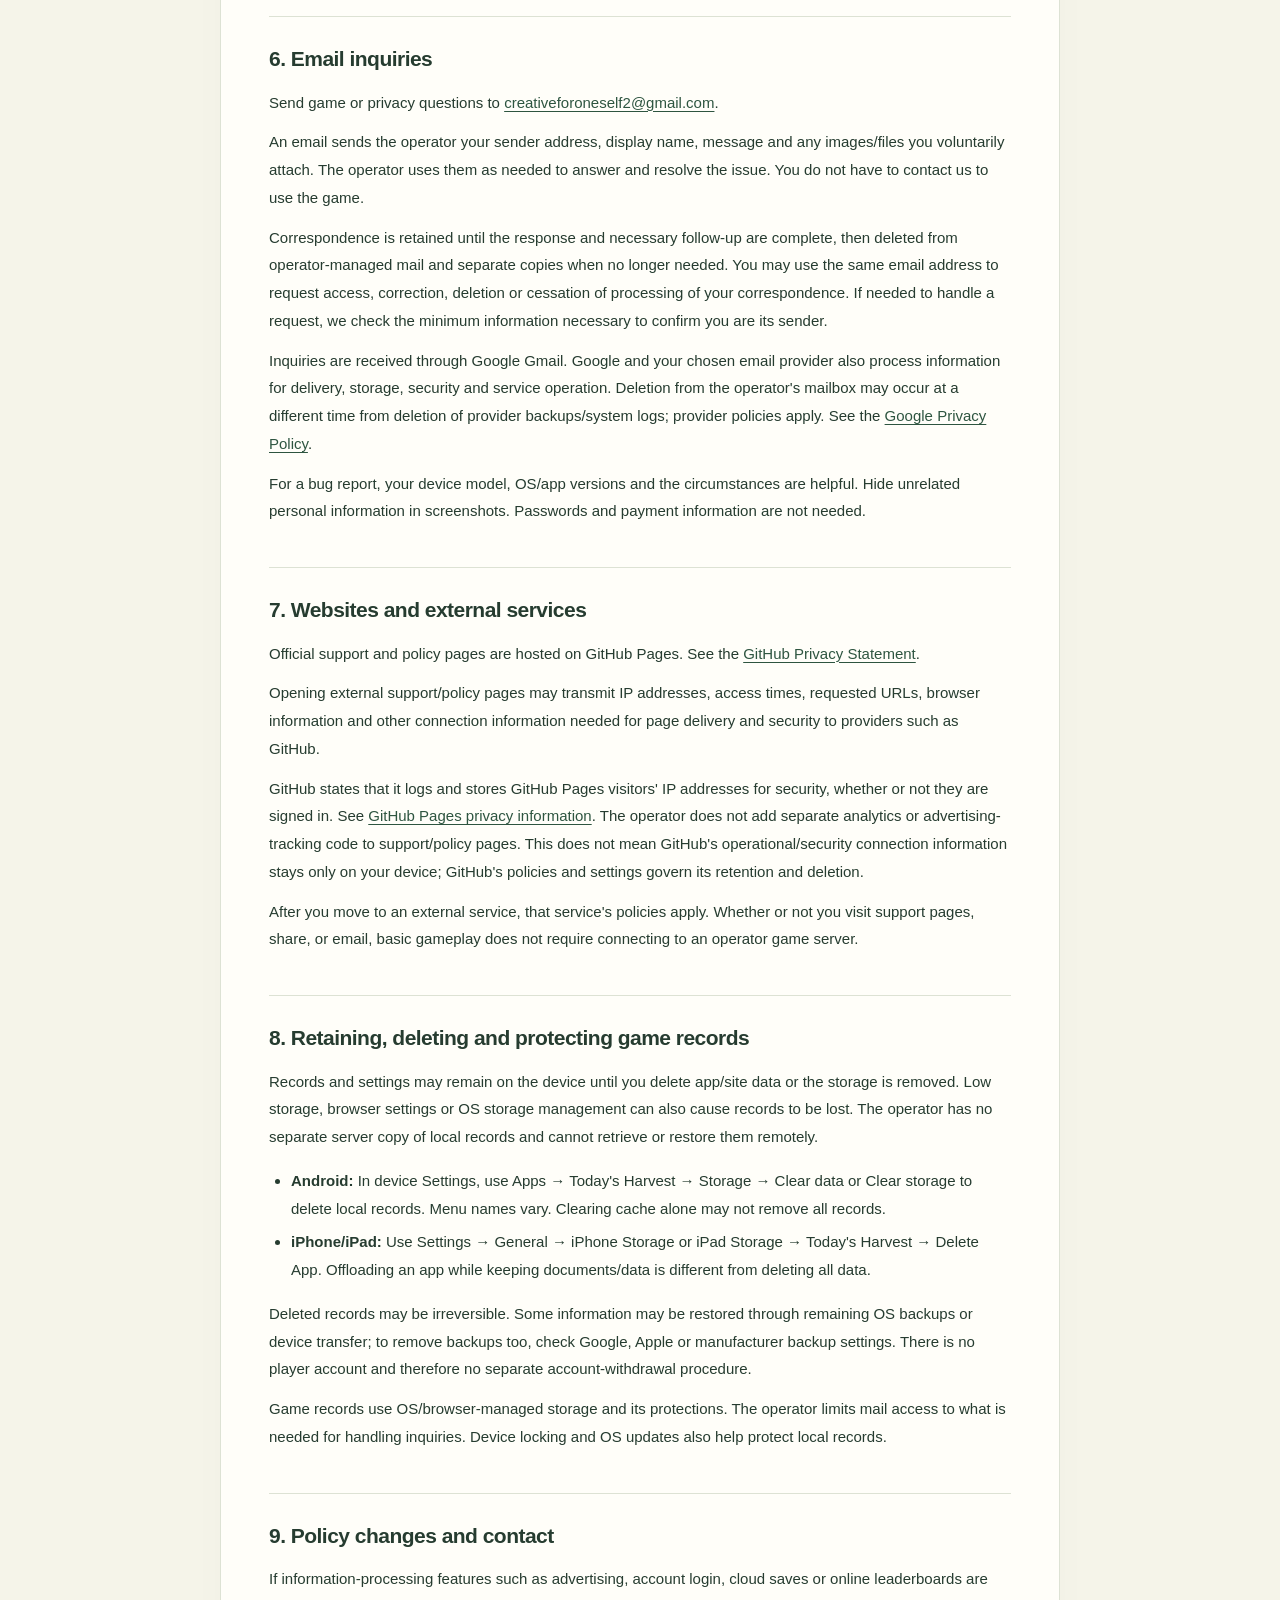
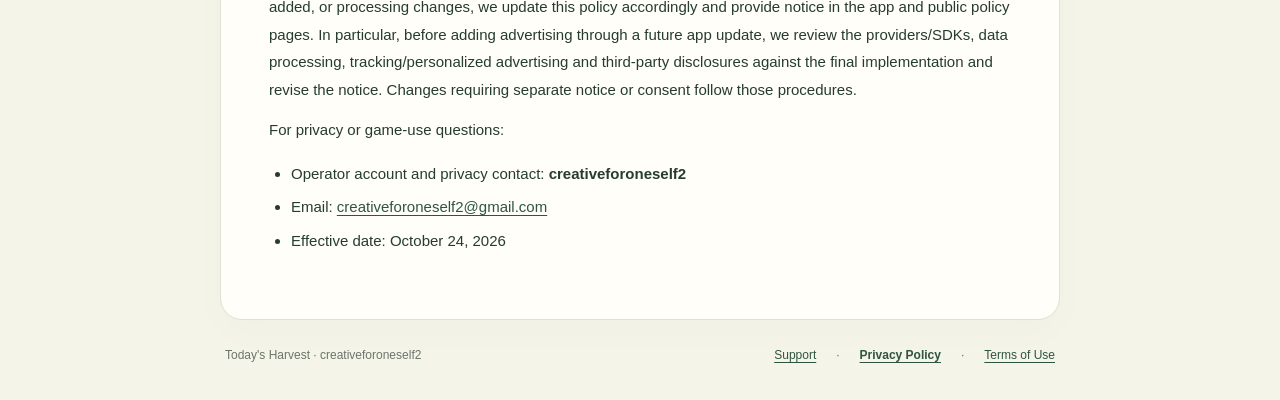
==== commit c78db865: "Clarify iOS support and advertising privacy version scope" ====
--- a/privacy-en.html
+++ b/privacy-en.html
@@ -15,7 +15,7 @@
 <h1 id="document-title">Today's Harvest Privacy Policy</h1>
 <ul><li>App: <strong>Today's Harvest (오늘의 수확)</strong></li><li>Operator account and privacy contact: <strong>creativeforoneself2</strong></li><li>Email: <a href="mailto:creativeforoneself2@gmail.com">creativeforoneself2@gmail.com</a></li><li>Effective date: <strong>October 24, 2026</strong></li></ul>
 <p><strong>Version scope:</strong> Advertising and update-notice provisions apply to iOS 0.1.1 and later. The earlier iOS release 0.1.0(3) contains no advertising SDK or app-tracking feature. Earlier Android 0.1.2 and the web demo contain no advertising SDK. Advertising and data processing in the Android 0.1.6 closed test and 0.1.11 production release are described separately below.</p>
-<p><strong>Current scope:</strong> The additional AdMob/Google consent-management section and related device-storage provisions below apply to iOS 0.1.4 and later, including current iOS 0.1.6. They do not retroactively change the behavior of iOS 0.1.3 or earlier or the historical AdFit notice, and do not apply those features to Android apps or web demos without them. On November 3, 2026, the version-scope notice was brought up to date and this English translation of the same policy was added.</p>
+<p><strong>Current scope:</strong> The additional AdMob/Google consent-management section and related device-storage provisions below apply to iOS 0.1.4 and later. They do not retroactively change the behavior of iOS 0.1.3 or earlier or the historical AdFit notice, and do not apply those features to Android apps or web demos without them. On November 3, 2026, the version-scope notice was brought up to date and this English translation of the same policy was added.</p>
 <h2>1. Scope</h2>
 <p>This policy explains information processing when you use Today's Harvest, visit its official support or policy pages, or contact us by email.</p>
 <p>Today's Harvest is a fruit-merging puzzle game that does not require registration. Files needed for basic play are bundled with the app, so you can play offline. Opening external support or policy pages, sharing to other services, or contacting us may require an internet connection.</p>
@@ -49,7 +49,7 @@
 <section id="google-ads-privacy" aria-labelledby="google-ads-privacy-title">
 <h3 id="google-ads-privacy-title">Additional notice for versions introducing AdMob and Google consent management</h3>
 <p><strong>When this applies:</strong> This section applies to iOS 0.1.4 and later introducing AdMob and Google consent management. It does not imply that iOS 0.1.3 includes these features. The tracking-permission information below was added on October 30, 2026 and applies when the relevant update is installed. The historical Kakao AdFit processing notice above remains in place.</p>
-<p><strong>Ad delivery:</strong> These versions prioritize Google AdMob. If AdMob supplies an ad, including a non-personalized or limited ad, the app does not switch to AdFit. Only when AdMob explicitly returns no-fill and AdFit's separate eligibility conditions are met may the existing Kakao AdFit banner be used as a fallback. The app returns to AdMob when its ads become available again and does not show both banners simultaneously. An AdFit fallback request is possible only with the app's ad-personalization preference on and iOS ATT tracking permission authorized. It is considered only when fresh signals show GDPR applicability as 0, Google UMP's privacy-options requirement as “not required,” and no active restricted-data-processing signal. In addition, either both the GPP applicable-section value and header string must be absent, or the section value must be -1 together with a nonempty header string. Missing parts, malformed values or other failures to satisfy the conditions do not permit fallback requests. Restrictions for known protected users and separate requirements such as app configuration and acceptance of the terms also remain. These SDK-signal checks do not establish a user's country, legal jurisdiction or regulatory exemption, and do not transfer Google's choice-screen status or consent to Kakao AdFit. The app preference and Google privacy choices do not automatically authorize AdFit. Requests restricted by incomplete or declined privacy choices, or advertising errors, are not treated as inventory shortages to bypass requirements through another provider. Ads may be unavailable because of inventory or connectivity; that does not erase progress or records or forcibly close the app for a user who has accepted the terms.</p>
+<p><strong>Ad delivery:</strong> These versions prioritize Google AdMob. If AdMob supplies an ad, including a non-personalized or limited ad, the app does not switch to AdFit. In iOS 0.1.11, the app may consider the existing Kakao AdFit banner as a fallback after an explicit AdMob no-fill response or an ad-load result classified as a network, configuration, or unknown failure. Being offline is distinct from a network failure while loading an ad and is not a fallback reason. All separate AdFit eligibility conditions below must still be met in either case. Meeting the conditions to consider fallback does not mean a request was sent to AdFit or an ad was shown. The app returns to AdMob when its ads become available again and does not show both banners simultaneously. An AdFit fallback request is possible only with the app's ad-personalization preference on and iOS ATT tracking permission authorized. It is considered only when fresh signals show GDPR applicability as 0, Google UMP's privacy-options requirement as “not required,” and no active restricted-data-processing signal. In addition, either both the GPP applicable-section value and header string must be absent, or the section value must be -1 together with a nonempty header string. Missing parts, malformed values or other failures to satisfy the conditions do not permit fallback requests. Restrictions for known protected users and separate requirements such as app configuration and acceptance of the terms also remain. These SDK-signal checks do not establish a user's country, legal jurisdiction or regulatory exemption, and do not transfer Google's choice-screen status or consent to Kakao AdFit. The app preference and Google privacy choices do not automatically authorize AdFit. An ad-request restriction caused by incomplete or declined privacy choices is not a reason for fallback and is not bypassed through another provider. Other ad-load failures are not treated as explicit no-fill, and an error alone does not permit AdFit use. Ads may be unavailable because of inventory or connectivity; that does not erase progress or records or forcibly close the app for a user who has accepted the terms.</p>
 <p><strong>Information the Google advertising SDK may process:</strong> Google's iOS SDK disclosure lists IP addresses and approximate location inferred from them, device identifiers, ad impressions, interactions such as launches and taps, and crash, performance and other diagnostic information. Google describes uses including ad delivery, measurement and analytics, SDK stability and functionality improvements. Actual processing, including identifiers, depends on OS restrictions, user choices and the protections below. This list does not mean every item is always collected from every user. See <a href="https://developers.google.com/admob/ios/privacy/data-disclosure">Google Mobile Ads SDK data disclosure</a> for categories and purposes. The app does not directly add game boards, scores, best records or shared text to ad requests.</p>
 <p><strong>Protective settings for Google ad requests:</strong> Before initializing the Google advertising SDK, these versions apply child-protective treatment (CHILD), a general-audience ad-content rating (G), publisher personalization restrictions (PPT), and disable the publisher first-party identifier (PFID). In this general-audience app, the app-added PPT, conservative child treatment and PFID restrictions are relaxed only if the device's saved ad-personalization preference is on, iOS ATT is authorized, fresh valid state shows that Google UMP permits ad requests, and there is no restriction such as restricted data processing. The G ad-content rating remains, as do restrictions for users known to be protected. This is not age verification or adult certification. Neither turning the preference on nor becoming eligible to request ads is treated as consent to personal-data processing or tracking, or proof that personalized ads are actually served. Actual ad requests and data processing remain subject to the SDK's privacy/consent signals and OS restrictions. The app attempts an ATT system request only when the user directly changes the ad-personalization preference from off to on in settings and iOS tracking permission has not yet been determined. Launching the app, accepting terms or a lack of ads does not itself trigger a tracking request. While permission is denied, restricted or not yet authorized, Google's additional personalization restrictions and disabled PFID remain and the app does not initiate new AdFit requests. Google non-personalized or limited ads may still be requested when required consent and SDK-supported conditions are satisfied. Declining permission does not remove game features or stored records. The app does not change or bypass iOS permissions, and acceptance of the terms is not treated as privacy or tracking consent. These settings do not eliminate all network data processing. Kakao processing remains subject to the AdFit notice and its separate conditions.</p>
 <p><strong>Google consent management:</strong> Google User Messaging Platform (UMP) provides privacy choices required in the relevant region, and the app checks the choice status and whether a screen is needed when it launches. UMP's privacy manifest includes approximate location, performance information and product interaction for consent-management functionality. The SDK may store and manage choice status and related settings on the device. The app does not provide UMP with an account or user identifier for synchronizing consent between apps. Google ads are requested only when UMP determines that ad requests are permitted; agreement to terms or an app switch does not replace this determination.</p>
